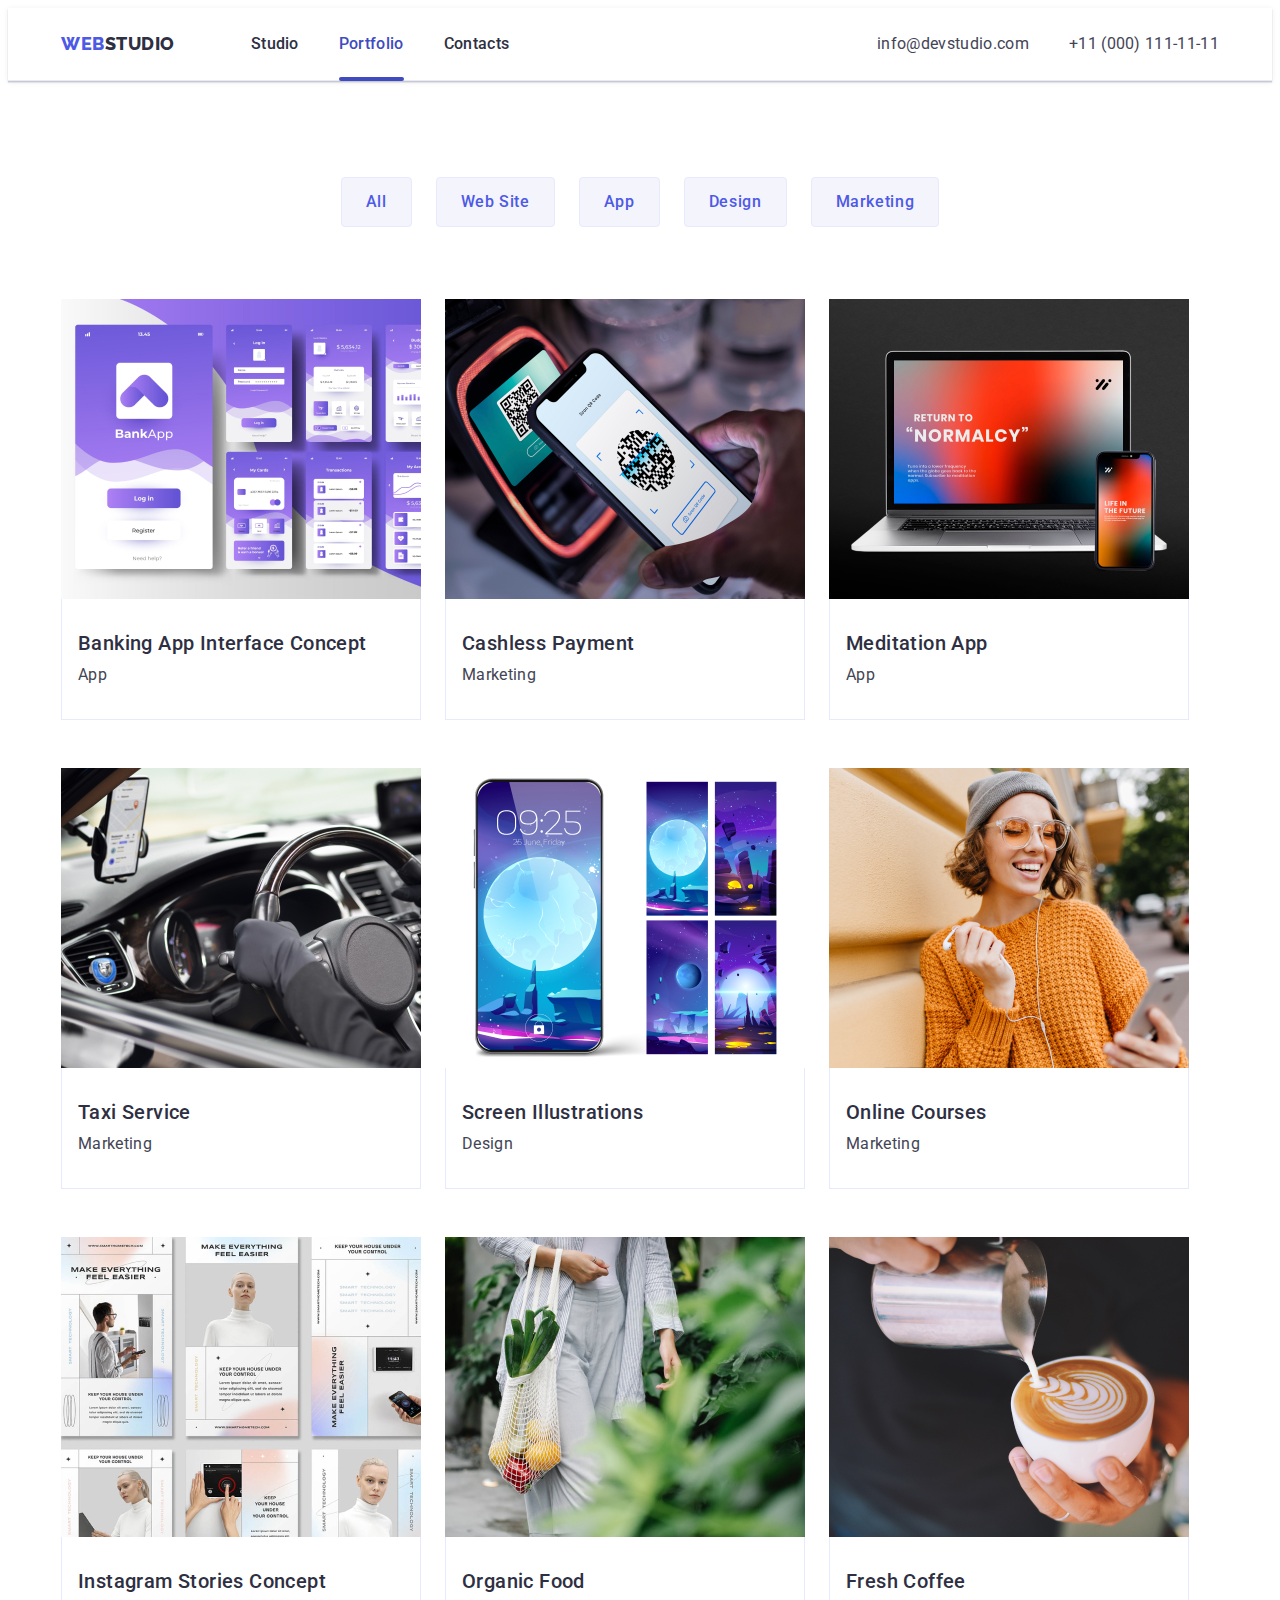
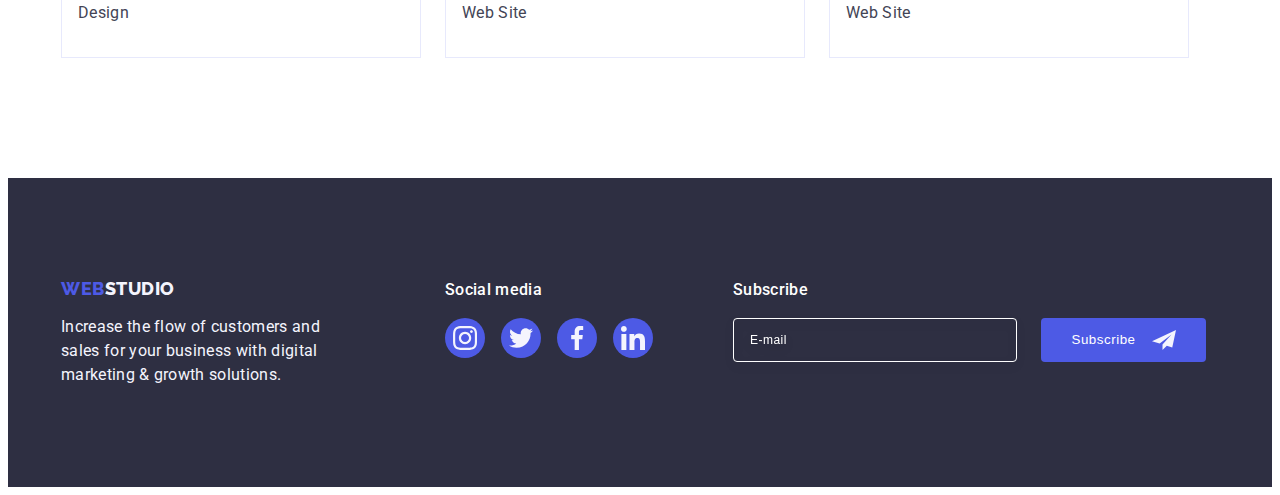
==== portfolio.html @ 290fdd41 "Initial commit" ====
<!DOCTYPE html>
<html lang="en">

<head>
  <meta charset="UTF-8" />
  <meta http-equiv="X-UA-Compatible" content="IE=edge" />
  <meta name="viewport" content="width=device-width, initial-scale=1.0" />
    <title>WebStudio</title>
  <link rel="preconnect" href="https://fonts.googleapis.com">
  <link rel="preconnect" href="https://fonts.gstatic.com" crossorigin>
  <link href="https://fonts.googleapis.com/css2?family=Raleway:wght@800&family=Roboto:wght@400;500;700;900&display=swap"
    rel="stylesheet">
   <link rel="stylesheet" href="https://cdnjs.cloudflare.com/ajax/libs/modern-normalize/2.0.0/modern-normalize.min.css"
    integrity="sha512-4xo8blKMVCiXpTaLzQSLSw3KFOVPWhm/TRtuPVc4WG6kUgjH6J03IBuG7JZPkcWMxJ5huwaBpOpnwYElP/m6wg=="
    crossorigin="anonymous" referrerpolicy="no-referrer">
    <link rel="stylesheet" href="./css/styles.css" />
</head>
<body>
   <header class="header-class">
    <div class="container header-item">
    <nav class="nav-item">
      <a class="logo link" href="./index.html">Web<span class="logo-color">Studio</span></a>
      <ul class="header-menu-list list">
        <li><a class="list-a link" href="./index.html">Studio</a></li>
        <li><a class="list-a current link" href="./portfolio.html">Portfolio</a></li>
        <li><a class="list-a link" href="">Contacts</a></li>
      </ul>
     </nav>
    <address class="address">
      <ul class="header-address-list list">
        <li>
          <a class="list-b link" href="mailto:info@devstudio.com">info@devstudio.com</a>
        </li>
        <li>
          <a class="list-b link" href="tel:+110001111111">+11 (000) 111-11-11</a>
        </li>
      </ul>
    </address>
    </div>
  </header>
  <main>
    <!--hero-->
    <section class="prof-section">
      <div class="hero-prof-item container">
<h1 class="hidden-section visually-hidden">Portfolio</h1>
<ul class="website list">
  <li class="portf-desing"><button class="desing-all" type="button">All</button></li>
  <li class="portf-desing"><button class="desing-all" type="button">Web Site</button></li>
  <li class="portf-desing"><button class="desing-all" type="button">App</button></li>
  <li class="portf-desing"><button class="desing-all" type="button">Design</button></li>
  <li class="portf-desing"><button class="desing-all" type="button">Marketing</button></li>
</ul>

<!--section 2-->
<ul class="for list">
  <li class="second-app">   
<a href class="portfolio-link link">
  <div class="swap-container">
<img src="./images/portflu-1.jpg" alt="interface" width="360" height="300">
<p class="swap-text">
14 Stylish and User-Friendly App Design Concepts · Task Manager App · Calorie Tracker App · Exotic Fruit Ecommerce App ·
Cloud Storage App
</p>
  </div>
<div class="app-conteiner">
<h2 class="card-name">Banking App Interface Concept</h2>
<p class="card-paragraf">App
</p>
 </div>
  </a>
  </li>
  <li class="second-app">
    <a href class="portfolio-link link">
      <div class="swap-container">
<img src="./images/portflu-2.jpg" alt="interface" width="360" height="300">
<p class="swap-text">
14 Stylish and User-Friendly App Design Concepts · Task Manager App · Calorie Tracker App · Exotic Fruit Ecommerce App ·
Cloud Storage App
</p>
      </div>
        <div class="app-conteiner">
<h2 class="card-name">Cashless Payment</h2>
<p class="card-paragraf">Marketing</p>
      </div>
       </a>
  </li>
  <li class="second-app">
    <a href class="portfolio-link link">
      <div class="swap-container">
<img src="./images/portflu-3.jpg" alt="interface" width="360" height="300">
<p class="swap-text">
14 Stylish and User-Friendly App Design Concepts · Task Manager App · Calorie Tracker App · Exotic Fruit Ecommerce App ·
Cloud Storage App
</p>
      </div>    
  <div class="app-conteiner">
<h2 class="card-name">Meditation App</h2>
<p class="card-paragraf">App</p>
   </div>
    </a>
  </li>
  <li class="second-app">
    <a href class="portfolio-link link">
      <div class="swap-container">
<img src="./images/portflu-4.jpg" alt="interface" width="360" height="300">
<p class="swap-text">
14 Stylish and User-Friendly App Design Concepts · Task Manager App · Calorie Tracker App · Exotic Fruit Ecommerce App ·
Cloud Storage App
</p>
      </div>
        <div  class="app-conteiner">
<h2 class="card-name">Taxi Service</h2>
<p class="card-paragraf">Marketing</p>
      </div>
       </a>
  </li>
  <li class="second-app">
    <a href class="portfolio-link link">
      <div class="swap-container">
<img src="./images/portflu-5.jpg" alt="interface" width="360" height="300">
<p class="swap-text">
14 Stylish and User-Friendly App Design Concepts · Task Manager App · Calorie Tracker App · Exotic Fruit Ecommerce App ·
Cloud Storage App
</p>
      </div>
      <div  class="app-conteiner">
<h2 class="card-name">Screen Illustrations</h2>
<p class="card-paragraf">Design</p>
      </div>
    </a>
  </li>
  <li class="second-app">
    <a href class="portfolio-link link">
      <div class="swap-container">
<img src="./images/portflu-6.jpg" alt="interface" width="360" height="300">
<p class="swap-text">
14 Stylish and User-Friendly App Design Concepts · Task Manager App · Calorie Tracker App · Exotic Fruit Ecommerce App ·
Cloud Storage App
</p>
      </div>
      <div  class="app-conteiner">
<h2 class="card-name">Online Courses</h2>
<p class="card-paragraf">Marketing</p>
      </div>
      </a>
  </li>
  <li class="second-app">
    <a href class="portfolio-link link">
      <div class="swap-container">
<img src="./images/portflu-7.jpg" alt="interface" width="360" height="300">
<p class="swap-text">
14 Stylish and User-Friendly App Design Concepts · Task Manager App · Calorie Tracker App · Exotic Fruit Ecommerce App ·
Cloud Storage App
</p>
      </div>
     <div  class="app-conteiner">
<h2 class="card-name">Instagram Stories Concept</h2>
<p class="card-paragraf">Design</p>
      </div>
    </a>
  </li>
  <li class="second-app">
    <a href class="portfolio-link link">
      <div class="swap-container">
<img src="./images/portflu-8.jpg" alt="interface" width="360" height="300">
<p class="swap-text">
14 Stylish and User-Friendly App Design Concepts · Task Manager App · Calorie Tracker App · Exotic Fruit Ecommerce App ·
Cloud Storage App
</p>
      </div>
     <div  class="app-conteiner">
<h2 class="card-name">Organic Food</h2>
<p class="card-paragraf">Web Site</p>
      </div>
    </a>
  </li>
  <li class="second-app">
    <a href class="portfolio-link link">
      <div class="swap-container">
<img src="./images/portflu-9.jpg" alt="interface" width="360" height="300">
<p class="swap-text">
14 Stylish and User-Friendly App Design Concepts · Task Manager App · Calorie Tracker App · Exotic Fruit Ecommerce App ·
Cloud Storage App
</p>
      </div>
       <div  class="app-conteiner">
<h2 class="card-name">Fresh Coffee</h2>
<p class="card-paragraf">Web Site</p>
      </div>
    </a>
  </li>
</ul>
      </div>
   </section>
  </main>
  <!--Footer-->
  <footer class="footer-page">
    <div class="footer-item container">
      <div class="footer-contanier">
        <a class="logo-footer-item link" href="./index.html">Web<span class="logo-footer">Studio</span></a>
        <p class="footer-text">
          Increase the flow of customers and sales for your business with digital
          marketing & growth solutions.
        </p>
      </div>
      <div class="footer-social-container">
        <p class="footer-social-text">Social media</p>
        <ul class="footer-social-list list">
          <li class="footer-social-item"><a href="#" class="footer-social-link link" target="_blank"
              rel="noopener noreferrer nofollow"><svg class="team-social_icon" width="24" height="24">
                <use href="./images/icons.svg#icon-instagram-2"></use>
              </svg></a></li>
          <li class="footer-social-item"><a href="#" class="footer-social-link link" target="_blank"
              rel="noopener noreferrer nofollow"><svg class="team-social_icon" width="24" height="24">
                <use href="./images/icons.svg#icon-twitter-1"></use>
              </svg></a></li>
          <li class="footer-social-item"><a href="#" class="footer-social-link link" target="_blank"
              rel="noopener noreferrer nofollow"><svg class="team-social_icon" width="24" height="24">
                <use href="./images/icons.svg#icon-facebook-1"></use>
              </svg></a></li>
          <li class="footer-social-item"><a href="#" class="footer-social-link link" target="_blank"
              rel="noopener noreferrer nofollow"><svg class="team-social_icon" width="24" height="24">
                <use href="./images/icons.svg#icon-linkedin-1"></use>
              </svg></a></li>
        </ul>
      </div>
        <div class="footer-form-container">
          <p class="form-footer-text">
            Subscribe
          </p>
          <form class="form-footer">
            <label class="footer-label">
              <input type="email" name="email-subscribe" placeholder="E-mail" class="footer-input">
            </label>
            <button type="submit" class="footer-button">
              Subscribe
              <svg class="footer-form-icon" width="24" height="24">
                <use href="./images/icons.svg#icon-plane">
                </use>
              </svg>
            </button>
          </form>
        </div>
    </div>
  </footer>
</body>
</html>
---- css/styles.css ----
:root{
  --grey: #434455;
--background-color:#2e2f42;
--blu-color: #4d5ae5;
--dark-grey:#8e8f99;
--white-color:#FFFFFF;
--light-green: #31d0aa;
--light-white:#f4f4fd;
--dark-blu:#404bbf;
--hover-background:#404bbf;
--transition: 250ms cubic-bezier(0.4,0,0.2,1);
}

.header-class{
  border-bottom: 1px solid #e7e9fc;
  background-color:var(--white-color);
  box-shadow:0px 2px 1px rgba(46, 47, 66, 0.08),
    0px 1px 1px rgba(46, 47, 66, 0.16),
    0px 1px 6px rgba(46, 47, 66, 0.08);
 }

.container{
  width: 1158px;
  margin: 0 auto;
  padding: 0 15px;
}

.visually-hidden{
  position: absolute;
  width: 1px;
  height: 1px;
  margin: -1px;
  border: 0;
  padding: 0;
  white-space: nowrap;
  clip-path: inset(100%);
  clip: rect(0 0 0 0);
  overflow: hidden;
}

img{
  display: block;
  max-width: 100%;
  height: auto;
}

ul,
ol {
  margin: 0;
  padding: 0;
}
p,
h1,
h2,
h3,
h4,
h5,
h6 {
  margin: 0;
}

.nav-item{
  display: flex;
  align-items: center;
}

/*body*/

body{font-family:"Roboto",sans-serif ;
color:var(--grey);
background-color:var(--white-color);}

/*header,logo,menu*/

.logo{
  font-family:"Raleway",sans-serif;
  font-weight: 800;
  font-size: 18px;
  font-style: normal;
  line-height: 1.17;
  letter-spacing: 0.03em;
  text-transform: uppercase;
  color: var(--blu-color);
  text-decoration: none;
  margin-right: 76px;
}

.link{text-decoration: none;}

.logo-color{color:var(--background-color);  
}

.list-a{
display: block;
font-weight: 500;
font-size: 16px;
line-height: 1.5;
letter-spacing: 0.02em;
color: var(--background-color);
padding: 24px 0;
position: relative;
transition: color var(--transition);
}
.list-a.current{
  color: #404bbf;
}

.list-a::after{
  content: '';
  position: absolute;
  left: 0;
  bottom: -1px;
  height: 4px;
  background-color: var(--dark-blu);
  border-radius: 2px;
border-color: var(--hover-background);
transition: transform var(--transition),color var(--transition);
width: 100%;
transform: scaleX(0);
transform-origin: right;
}

.list-b{
  font-family: "Roboto", sans-serif;
  font-weight: 400;
  font-style: normal;
font-size: 16px;
line-height: 1.5;
letter-spacing: 0.02em;
color: var(--grey);
padding: 24px 0;
display: block;
transition: color var(--transition)
}

.list-a:hover,
.list-a:focus
{
  color: var(--dark-blu); 
}

.list-a:hover::after,
.list-a:focus::after,
.list-a.current::after
{
  transform:scaleX(1);
  transform-origin: left;
}

.list-b:hover,
.list-b:focus{
  color: var(--dark-blu);
}

.header-menu-list{
    display: flex;
    gap: 40px;
}
.header-address-list{
display: flex;
  gap: 40px;
}

.address-list{
  display: flex;
    gap: 40px;
}

.features-list{
  display: flex;
    gap: 24px;
}

.section-img-list{
  display: flex;
    gap: 24px;
    justify-content: center;
}

.section-format-list{
  display: flex;
    gap: 24px;
    justify-content: center;
}

.header-item{
  display: flex;
  align-items: center;
}

/*address*/

.address{
margin-left: auto;
font-style: normal;
 }

/*section1*/

.section-one{
 background-image: linear-gradient(rgba(46, 47, 66, 0.7), rgba(46, 47, 66, 0.7)), url(../images/hero-img.jpg);
 max-width: 1440px;
 background-repeat: no-repeat;
 background-position: center;
 background-size: cover;
 padding: 188px 0;
 margin: 0 auto;

  }
  .section-effective{
    font-size: 56px;
    line-height: 1.07;
    letter-spacing: 0.02em;
    text-align: center;
    color:var(--white-color);
    max-width: 496px;
    margin-left: auto;
    margin-right: auto;
  }
  .section-but{
    background-color:var(--blu-color);
    font-family:"Roboto",sans-serif;
    font-style: normal;
    font-weight: 500;
    font-size: 16px;
    line-height: 1.5;
    letter-spacing:0.04em;
    color:var(--white-color);
    cursor: pointer;
    min-width: 169px;
    height: 56px;
    border: none;
    border-radius: 4px;
    display: block;
    margin-left: auto;
    margin-right: auto ;
    margin-top: 48px;
    box-shadow: 0px 4px 4px rgba(0, 0, 0, 0.15,);
    transition: background-color var(--transition);
  }

  .section-but:hover,.section-but:focus{
    background-color:#404BBF ;
  }

   /*section-2*/
   .values-icon-container{
    display: flex;
    align-items: center;
    justify-content: center;
    height: 112px;
    background-color:var(--light-white);
    border-radius: 4px;
    margin-bottom: 8px;
   }
  
  .features-item{
    width: calc((100% - 72px) / 4);
  }
  .section-two{
    padding-top: 120px;
    padding-bottom: 120px;
  }
  .features-head{
    font-weight: 500;
      font-size: 20px;
      line-height: 1.2;
      letter-spacing: 0.02em;
      color:var(--background-color);
      margin-bottom: 8px;
  }
.features-text{
  line-height: 1.5;
  letter-spacing: 0.02em;
   font-size: 16px;
 }

/*section-3*/

.section-work{
  padding-bottom: 120px;
}
.section-work-picture{
  width: calc((100% - 48px) / 3);
}

.section-img{
  margin-bottom: 72px;
  font-size: 36px;
  letter-spacing: 0.02em;
  line-height: 1.11;
  text-align: center;
  text-transform: capitalize;
  color:var(--background-color);
  background-color:var(--white-color);
}

/*section-4*/

.position-text{
  line-height: 1.5;
  letter-spacing: 0.02em;
  font-size: 16px;
  margin-bottom: 8px;
  text-align: center;
}

.social-list-link{
  width: 100%;
  height: 100%;
  border-radius: 50%;
  display: flex;
  align-items: center;
  justify-content: center;
  background-color: var(--blu-color);
  transition: background-color var(--transition);

}
.social-list-link:hover{
  background-color: #404bbf;
}
.social-list-link:focus{
  background-color: #404bbf;
}

.company-list{
  width: 40px;
  height: 40px;  
}
.team-company{
  display: flex;
  justify-content: center;
  gap: 24px;
}

.list{
 list-style: none;
}

.section-format-img{
  background-color:var(--light-white);
  padding: 120px 0;
}
.section-format-work {
  margin-bottom: 72px;
  font-size: 36px;
    line-height: 1.11;
    letter-spacing: 0.02em;
    text-transform: capitalize;
    color: var(--title-color);
    text-align: center;
}
.section-picter{
  background-color:var(--white-color);
  width: calc((100% - 72px) / 4);
    border-radius: 0px 0px 4px 4px;
    box-shadow: 0px 1px 6px rgba(46, 47, 66, 0.08),
        0px 1px 1px rgba(46, 47, 66, 0.16),
        0px 2px 1px rgba(46, 47, 66, 0.08);
  }

.name-position{
  text-align: center;
  padding: 32px 16px;
  
}
svg.team-social_icon{
fill: var(--light-white);
}

 /*--portfolio--*/
 .swap-container{
position: relative;
overflow: hidden;
 }

 .swap-text{
  position: absolute;
  top: 0;
  font-size: 16px;
  line-height: 1.5;
  letter-spacing: 0.02em;
  padding: 40px 32px;
  height: 100%;
  width: 100%;
  transform: translateY(100%);
  transition:transform var(--transition);
  color: var(--light-white);
  background-color:var(--blu-color);
 }
 
.portfolio-link{
  display: block;
  transition: box-shadow var(--transition);
}
.portfolio-link:hover,.portfolio-link:focus{
  box-shadow: 0px 1px 6px rgba(46, 47, 66, 0.08),
      0px 1px 1px rgba(46, 47, 66, 0.16),
      0px 2px 1px rgba(46, 47, 66, 0.08);    
}
.portfolio-link:hover .swap-text,
.portfolio-link:focus .swap-text{
  transform:translateY(0) ;
}

.prof-section{
  padding-top: 96px;
  padding-bottom: 120px;
  padding: 96px 0 120px 0
}

.website{
  display: flex;
  justify-content: center;
  gap: 24px;
  margin-bottom: 72px
}

.desing-all {
  font-family: "Roboto", sans-serif;
  font-weight: 500;
  font-size: 16px;
  line-height: 1.5;
  letter-spacing: 0.04em;
  color: var(--blu-color);
  background-color: var(--light-white);
  cursor: pointer;
  padding: 12px 24px;
    border: 1px solid #e7e9fc;
    border-radius: 4px;
    transition: color var(--transition),background-color var(--transition),border-color var(--transition),box-shadow var(--transition);
}

.desing-all:hover {
  color: #FFFFFF;
  background-color: #404BBF;
}

.desing-all:focus {
  color: #FFFFFF;
  background-color: #404BBF;
}

.desing-all:hover{
  border: 1px solid transparent;
  box-shadow:0px 3px 1px rgba(0, 0, 0, 0.1),
    0px 2px 1px rgba(0, 0, 0, 0.08),
    0px 2px 2px rgba(0, 0, 0, 0.12);
}
.desing-all:focus{
  border: 1px solid transparent;
  box-shadow:0px 3px 1px rgba(0, 0, 0, 0.1),
    0px 2px 1px rgba(0, 0, 0, 0.08),
    0px 2px 2px rgba(0, 0, 0, 0.12);
}

.for{
  display: flex;
  flex-wrap: wrap;
  column-gap: 24px;
  row-gap: 48px;
}
.app-conteiner{
  padding: 32px 16px;
  border: 1px solid #e7e9fc;
  border-top: none;
 }
   /*section5*/
    
   .costumers{
      padding-top: 120px;
      padding-bottom: 120px;
    }

   .costumers-name{
    text-align: center;
    font-style: normal;
    font-weight: 700;
    font-size: 36px;
    line-height: 1.11;
    margin-bottom: 72px;
    color: var(--background-color);
    text-transform: capitalize;
   }

   .costumers-list{
    display: flex;
    gap: 24px;
   }
   .costumers-item{
    width: calc((100% - 120px) / 6);
    height: 88px;
   }
   .costumers-link{
    width: 100%;
    height: 100%;
    border: 1px solid #8e8f99;
    border-radius: 4px;
    display: flex;
    align-items: center;
    justify-content: center;
    color: var(--dark-grey);
    transition: color var(--transition),border-color var(--transition);
   }

   .costumers-link:hover{
    border-color: var(--dark-blu);
  color: var(--dark-blu);
   }

   .costumers-link:focus{
border-color: var(--dark-blu);
color: var(--dark-blu);
   }

   svg.team-costumers_icon{
    fill:currentColor; 
   }

/*Footer*/
.footer-form-container{
  margin-left: 80px;
}

.logo-footer-item{
  font-family: "Raleway", sans-serif;
    font-weight: 800;
    font-size: 18px;
    font-style: normal;
    line-height: 1.17;
    letter-spacing: 0.03em;
    text-transform: uppercase;
    color: var(--blu-color);
    display: inline-block;
    margin-bottom: 16px;
}

.logo-footer{
  color:var(--light-white);
}

.footer-text{
  color:var(--light-white);
  font-size: 16px;
  line-height: 1.5;
  letter-spacing: 0.02em;
  max-width: 264px;
}


.card-name{
  font-weight: 500;
  font-size: 20px;
  line-height: 1.2;
  letter-spacing: 0.02em;
  color:var(--background-color);
  margin-bottom: 8px;
}

.card-paragraf{
  line-height: 1.5;
  letter-spacing: 0.02em;
  color:var(--grey);
   
}
.footer-page{
  background-color:var(--background-color);
  padding: 100px 0;
}

.footer-item {
  display: flex;
  align-items: baseline;
}

.footer-contanier {
  width: 264px;
  margin-right: 120px;
}

.footer-social-container {
 width: 208px;
}

 .footer-social-text{
  font-weight: 500;
  line-height: 1.5;
  letter-spacing: 0.02em;
  color: var(--white-color);
  margin-bottom: 16px;
}
.footer-social-list{
  display: flex;
  gap: 16px;
}
.footer-social-item{
  width: 40px;
  height: 40px;
}
.footer-social-link{
  width: 100%;
  height: 100%;
  background-color: var(--blu-color);
  border-radius:50%;
  display: flex;
  align-items: center;
  justify-content: center;
  transition: background-color var(--transition);
}
.footer-social-link:hover,.footer-social-link:focus{
  background-color: #31d0aa;
}
/*--Modal--*/

.backdrop.is-hidden{
  opacity: 0;
  visibility: hidden;
  pointer-events: none;
}

.backdrop{
  position: fixed;
  top: 0;
  left: 0;
  height: 100%;
  width:100%;
  z-index: 100;
 background-color: rgba(46,
  47,
  66,
  0.4);
  transition: opacity var(--transition),visibility var(--transition);
}

.modal{
  position: absolute;
  top: 50%;
  left: 50%;
  transform: translate(-50%, -50%) scale(1);
  width: 408px;
  min-height: 584px;
  padding: 72px 24px 24px 24px;
  background: #fcfcfc;
  box-shadow: 0px 1px 1px rgba(0, 0, 0, 0.14),
    0px 1px 3px rgba(0, 0, 0, 0.12),
    0px 2px 1px rgba(0, 0, 0, 0.2);
    border-radius: 4px;
    transition: transform var(--transition);
    
}

.modal-close-button{
  position: absolute;
  top: 24px;
  right: 24px;
  height: 24px;
  width: 24px;
  border-radius: 50%;
  display: flex;
  align-items: center;
  justify-content: center;
  background-color: #e7e9fc;
  border: 1px solid rgba(0, 0, 0, 0.1);
  padding: 0;
  cursor: pointer;
  transition: background-color var(--transition),border var(--transition);
}
.modal-close-button:hover,
.modal-close-button:focus
{
  background-color:var(--hover-background);
  border: none;
}
.modal-close-icon{
  transition: fill var(--transition);
}
.modal-close-button:hover .modal-close-icon,
.modal-close-button:focus .modal-close-icon{
  fill: var(--white-color);
}

.modal-title{
font-weight: 500;
line-height: 1.5;
text-align: center;
letter-spacing: 0.02em;
color:var(--background-color);
margin-bottom: 16px;
}

.modal-field{
  margin-bottom: 8px;
}

.form-label{
font-size: 12px;
line-height: 1.17;
letter-spacing: 0.04em;
display: block;
margin-bottom: 4px;
color: var(--dark-grey);
}
.input-container{
  position: relative;
}

.footer-form-icon{
  margin-left: 16px;
  fill: var(--light-white);
}

.form-input{
  width: 100%;
  height: 40px;
  border: 1px solid rgba(46, 47, 66, 0.4);
  border-radius: 4px;
  padding-left: 38px;
  background-color: transparent;
  outline: transparent;
  transition:border-color var(--transition);
}
.form-input:focus{
  border-color: var(--blu-color);
}

.form-input:focus+ .form-icon {
  fill: var(--blu-color);
}

.form-icon{
  position: absolute;
  left: 16px;
  top: 50%;
  transform: translateY(-50%);
  transition: fill var(--transition);
  fill: var(--background-color);
}

.comment-field{
  margin-bottom: 16px;
}

.form-textarea{
  width: 100%;
  height: 120px;
  font-size: 12px;
  line-height: 1.17;
  letter-spacing: 0.04em;
  color: rgba(46, 47, 66, 0.4);
  border: 1px solid rgba(46, 47, 66, 0.4);
  border-radius: 4px;
  background-color: transparent;
  padding: 8px 16px;
  outline: transparent;
  resize: none;
  transition: border-color var(--transition);
  display: block;
}
.form-textarea:focus{
  border-color: var(--blu-color);
}
.user-privacy{
  font-size: 12px;
  line-height: 1.17;
  letter-spacing: 0.04em;
  color: var(--dark-grey);
}
.form-label{
  font-size: 12px;
  line-height: 1.17;
  letter-spacing: 0.04em;
  color: var(--dark-grey);
}
.privacy-span{
  width: 16px;
  height: 16px;
  border: 1px solid rgba(46, 47, 66, 0.4);
  border-radius: 2px;
  transition: background-color var(--transition),border var(--transition),fill var(--transition);
  display: inline-flex;
  align-items: center;
  justify-content: center;
  fill: transparent;
  margin-right: 8px;
}

.checkbox-field{
  margin-bottom: 24px;
}

.privacy-text{
  font-size: 12px;
  line-height: 1.17;
  letter-spacing: 0.04em;
  color: var(--dark-grey);
}

svg.privacy-icon{
  width: 10px;
  height: 8px;
}

.form-button{
  font-weight: 500;
  line-height: 1.5;
  letter-spacing: 0.04em;
  color: var(--white-color);
  cursor: pointer;
  background-color: var(--blu-color);
  border: none;
  border-radius: 4px;
  height: 56px;
  min-width: 169px;
  display: block;
  transition:background-color var(--transition); 
  margin-left: auto;
  margin-right: auto;
  margin-top: 24px;
}

.form-button:hover,
.form-button:focus{
  background-color: var(--hover-background);
}

.privacy-input:checked+.privacy-text span{
  border: none;
  fill:var(--light-white);
  background-color: var(--hover-background);

}
.privacy-link{
  color: var(--blu-color);
}

/*--Footer-Form--*/

.form-footer-text{
  margin-bottom: 16px;
  font-weight: 500;
  line-height: 1.5;
  letter-spacing: 0.02em;
  color: var(--white-color);
}

.form-footer{
  display: flex;
  gap: 24px;
}

.footer-input{
  width: 264px;
  height: 40px;
  border: 1px solid var(--white-color);
  background-color: transparent;
  font-size: 12px;
  line-height: 1.5;
  letter-spacing: 0.04em;
  padding-left: 16px;
  filter: drop-shadow(0px 4px 4px rgba(0, 0, 0, 0.15));
  border-radius: 4px;
  color: var(--white-color);
}

.footer-input::placeholder{
  color: var(--white-color);
}
.footer-button:focus,
.footer-button:hover {
  background-color: var(--hover-background);
}

.footer-button{
  min-width: 165px;
  display: flex;
  justify-content: center;
  align-items: center;
  font-weight: 500;
  line-height: 1.5;
  letter-spacing: 0.04em;
  color: var(--white-color);
  cursor: pointer;
  background-color: var(--blu-color);
  border: none;
  border-radius: 4px; 
}
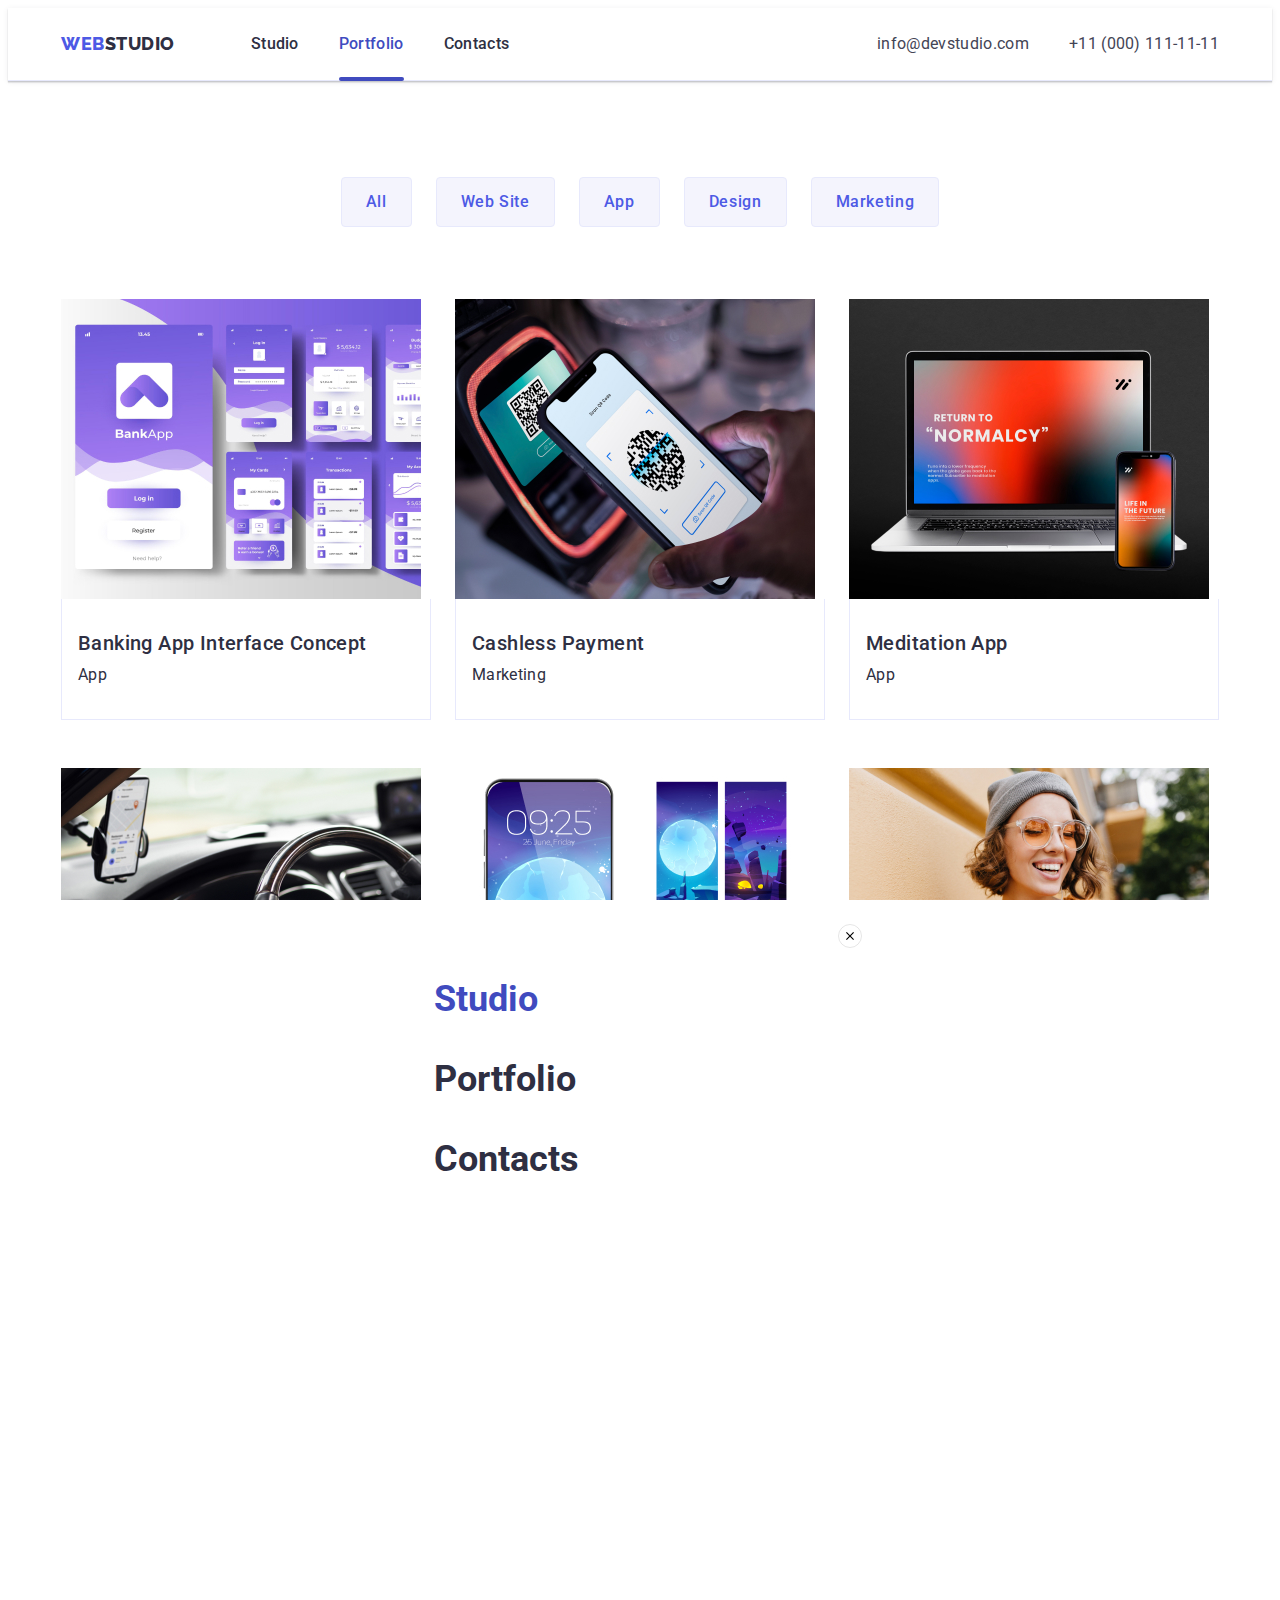
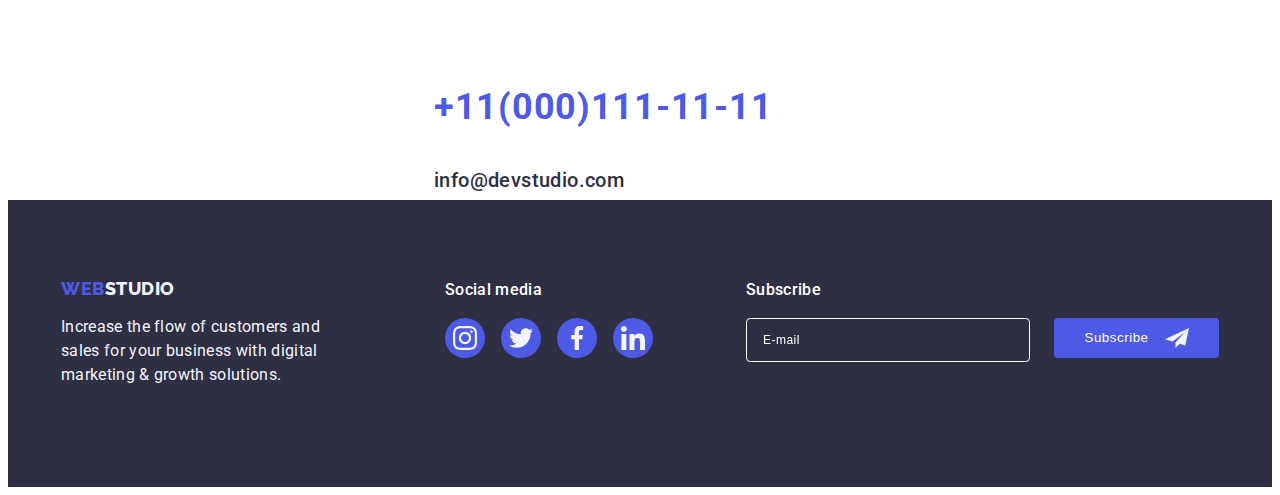
==== commit c3657a32: "markup add" ====
--- a/portfolio.html
+++ b/portfolio.html
@@ -1,249 +1,458 @@
 <!DOCTYPE html>
 <html lang="en">
+  <head>
+    <meta charset="UTF-8" />
+    <meta http-equiv="X-UA-Compatible" content="IE=edge" />
+    <meta name="viewport" content="width=device-width, initial-scale=1.0" />
+    <title>WebStudio</title>
+    <link rel="preconnect" href="https://fonts.googleapis.com" />
+    <link rel="preconnect" href="https://fonts.gstatic.com" crossorigin />
+    <link
+      href="https://fonts.googleapis.com/css2?family=Raleway:wght@800&family=Roboto:wght@400;500;700;900&display=swap"
+      rel="stylesheet"
+    />
+    <link
+      rel="stylesheet"
+      href="https://cdnjs.cloudflare.com/ajax/libs/modern-normalize/2.0.0/modern-normalize.min.css"
+      integrity="sha512-4xo8blKMVCiXpTaLzQSLSw3KFOVPWhm/TRtuPVc4WG6kUgjH6J03IBuG7JZPkcWMxJ5huwaBpOpnwYElP/m6wg=="
+      crossorigin="anonymous"
+      referrerpolicy="no-referrer"
+    />
+    <link rel="stylesheet" href="./css/styles.css" />
+  </head>
+  <body>
+    <header class="header-class">
+      <div class="container header-item">
+        <nav class="nav-item">
+          <a class="logo link" href="./index.html"
+            >Web<span class="logo-color">Studio</span></a
+          >
+          <ul class="header-menu-list list">
+            <li><a class="list-a link" href="./index.html">Studio</a></li>
+            <li>
+              <a class="list-a current link" href="./portfolio.html"
+                >Portfolio</a
+              >
+            </li>
+            <li><a class="list-a link" href="">Contacts</a></li>
+          </ul>
+        </nav>
+        <address class="address">
+          <ul class="header-address-list list">
+            <li>
+              <a class="list-b link" href="mailto:info@devstudio.com"
+                >info@devstudio.com</a
+              >
+            </li>
+            <li>
+              <a class="list-b link" href="tel:+110001111111"
+                >+11 (000) 111-11-11</a
+              >
+            </li>
+          </ul>
+        </address>
 
-<head>
-  <meta charset="UTF-8" />
-  <meta http-equiv="X-UA-Compatible" content="IE=edge" />
-  <meta name="viewport" content="width=device-width, initial-scale=1.0" />
-    <title>WebStudio</title>
-  <link rel="preconnect" href="https://fonts.googleapis.com">
-  <link rel="preconnect" href="https://fonts.gstatic.com" crossorigin>
-  <link href="https://fonts.googleapis.com/css2?family=Raleway:wght@800&family=Roboto:wght@400;500;700;900&display=swap"
-    rel="stylesheet">
-   <link rel="stylesheet" href="https://cdnjs.cloudflare.com/ajax/libs/modern-normalize/2.0.0/modern-normalize.min.css"
-    integrity="sha512-4xo8blKMVCiXpTaLzQSLSw3KFOVPWhm/TRtuPVc4WG6kUgjH6J03IBuG7JZPkcWMxJ5huwaBpOpnwYElP/m6wg=="
-    crossorigin="anonymous" referrerpolicy="no-referrer">
-    <link rel="stylesheet" href="./css/styles.css" />
-</head>
-<body>
-   <header class="header-class">
-    <div class="container header-item">
-    <nav class="nav-item">
-      <a class="logo link" href="./index.html">Web<span class="logo-color">Studio</span></a>
-      <ul class="header-menu-list list">
-        <li><a class="list-a link" href="./index.html">Studio</a></li>
-        <li><a class="list-a current link" href="./portfolio.html">Portfolio</a></li>
-        <li><a class="list-a link" href="">Contacts</a></li>
-      </ul>
-     </nav>
-    <address class="address">
-      <ul class="header-address-list list">
-        <li>
-          <a class="list-b link" href="mailto:info@devstudio.com">info@devstudio.com</a>
-        </li>
-        <li>
-          <a class="list-b link" href="tel:+110001111111">+11 (000) 111-11-11</a>
-        </li>
-      </ul>
-    </address>
-    </div>
-  </header>
-  <main>
-    <!--hero-->
-    <section class="prof-section">
-      <div class="hero-prof-item container">
-<h1 class="hidden-section visually-hidden">Portfolio</h1>
-<ul class="website list">
-  <li class="portf-desing"><button class="desing-all" type="button">All</button></li>
-  <li class="portf-desing"><button class="desing-all" type="button">Web Site</button></li>
-  <li class="portf-desing"><button class="desing-all" type="button">App</button></li>
-  <li class="portf-desing"><button class="desing-all" type="button">Design</button></li>
-  <li class="portf-desing"><button class="desing-all" type="button">Marketing</button></li>
-</ul>
+        <!----mobile---->
+        <button
+          type="button"
+          class="menu-open-btn js-open-menu"
+          aria-expanded="false"
+        >
+          <svg class="btn-hamburger" width="32" height="22">
+            <use href="./images/icons.svg#icon-mobile-menu"></use>
+          </svg>
+        </button>
+        <div class="mob-menu js-menu-container">
+          <div class="mob-menu-wraper">
+            <button type="button" class="close-button js-close-menu">
+              <svg class="modal-close-icon" width="8" height="8">
+                <use href="./images/icons.svg#icon-close"></use>
+              </svg>
+            </button>
+            <nav>
+              <ul class="list">
+                <li class="mob-menu-item">
+                  <a href="./index.html" class="mob-menu-link current link"
+                    >Studio</a
+                  >
+                </li>
+                <li class="mob-menu-item">
+                  <a href="./portfolio.html" class="mob-menu-link link"
+                    >Portfolio</a
+                  >
+                </li>
+                <li class="mob-menu-item">
+                  <a href class="mob-menu-link link">Contacts</a>
+                </li>
+              </ul>
+            </nav>
 
-<!--section 2-->
-<ul class="for list">
-  <li class="second-app">   
-<a href class="portfolio-link link">
-  <div class="swap-container">
-<img src="./images/portflu-1.jpg" alt="interface" width="360" height="300">
-<p class="swap-text">
-14 Stylish and User-Friendly App Design Concepts · Task Manager App · Calorie Tracker App · Exotic Fruit Ecommerce App ·
-Cloud Storage App
-</p>
-  </div>
-<div class="app-conteiner">
-<h2 class="card-name">Banking App Interface Concept</h2>
-<p class="card-paragraf">App
-</p>
- </div>
-  </a>
-  </li>
-  <li class="second-app">
-    <a href class="portfolio-link link">
-      <div class="swap-container">
-<img src="./images/portflu-2.jpg" alt="interface" width="360" height="300">
-<p class="swap-text">
-14 Stylish and User-Friendly App Design Concepts · Task Manager App · Calorie Tracker App · Exotic Fruit Ecommerce App ·
-Cloud Storage App
-</p>
+            <address class="mob-menu-address">
+              <ul class="mob-menu-address-list list">
+                <li>
+                  <a href="tel:+110001111111" class="mob-menu-tel-link link"
+                    >+11(000)111-11-11</a
+                  >
+                </li>
+                <li>
+                  <a
+                    href="mailto:info@devstudio.com"
+                    class="mob-menu-address-link link"
+                    >info@devstudio.com</a
+                  >
+                </li>
+              </ul>
+            </address>
+            <ul class="mob-social-container list">
+              <li class="social-list_item">
+                <a
+                  href="#"
+                  class="social-list_item-link"
+                  target="_blank"
+                  rel="noopener noreferrer nofollow"
+                >
+                  <svg class="team-social_icon" width="24" height="24">
+                    <use href="./images/icons.svg#icon-instagram-2"></use>
+                  </svg>
+                </a>
+              </li>
+              <li class="social-list_item">
+                <a
+                  href="#"
+                  class="social-list_item-link"
+                  target="_blank"
+                  rel="noopener noreferrer nofollow"
+                >
+                  <svg class="team-social_icon" width="24" height="24">
+                    <use href="./images/icons.svg#icon-twitter-1"></use>
+                  </svg>
+                </a>
+              </li>
+              <li class="social-list_item">
+                <a
+                  href="#"
+                  class="social-list_item-link"
+                  target="_blank"
+                  rel="noopener noreferrer nofollow"
+                >
+                  <svg class="team-social_icon" width="24" height="24">
+                    <use href="./images/icons.svg#icon-facebook-1"></use>
+                  </svg>
+                </a>
+              </li>
+              <li class="social-list_item">
+                <a
+                  href="#"
+                  class="social-list_item-link"
+                  target="_blank"
+                  rel="noopener noreferrer nofollow"
+                >
+                  <svg class="team-social_icon" width="24" height="24">
+                    <use href="./images/icons.svg#icon-linkedin-1"></use>
+                  </svg>
+                </a>
+              </li>
+            </ul>
+          </div>
+        </div>
       </div>
-        <div class="app-conteiner">
-<h2 class="card-name">Cashless Payment</h2>
-<p class="card-paragraf">Marketing</p>
-      </div>
-       </a>
-  </li>
-  <li class="second-app">
-    <a href class="portfolio-link link">
-      <div class="swap-container">
-<img src="./images/portflu-3.jpg" alt="interface" width="360" height="300">
-<p class="swap-text">
-14 Stylish and User-Friendly App Design Concepts · Task Manager App · Calorie Tracker App · Exotic Fruit Ecommerce App ·
-Cloud Storage App
-</p>
-      </div>    
-  <div class="app-conteiner">
-<h2 class="card-name">Meditation App</h2>
-<p class="card-paragraf">App</p>
-   </div>
-    </a>
-  </li>
-  <li class="second-app">
-    <a href class="portfolio-link link">
-      <div class="swap-container">
-<img src="./images/portflu-4.jpg" alt="interface" width="360" height="300">
-<p class="swap-text">
-14 Stylish and User-Friendly App Design Concepts · Task Manager App · Calorie Tracker App · Exotic Fruit Ecommerce App ·
-Cloud Storage App
-</p>
-      </div>
-        <div  class="app-conteiner">
-<h2 class="card-name">Taxi Service</h2>
-<p class="card-paragraf">Marketing</p>
-      </div>
-       </a>
-  </li>
-  <li class="second-app">
-    <a href class="portfolio-link link">
-      <div class="swap-container">
-<img src="./images/portflu-5.jpg" alt="interface" width="360" height="300">
-<p class="swap-text">
-14 Stylish and User-Friendly App Design Concepts · Task Manager App · Calorie Tracker App · Exotic Fruit Ecommerce App ·
-Cloud Storage App
-</p>
-      </div>
-      <div  class="app-conteiner">
-<h2 class="card-name">Screen Illustrations</h2>
-<p class="card-paragraf">Design</p>
-      </div>
-    </a>
-  </li>
-  <li class="second-app">
-    <a href class="portfolio-link link">
-      <div class="swap-container">
-<img src="./images/portflu-6.jpg" alt="interface" width="360" height="300">
-<p class="swap-text">
-14 Stylish and User-Friendly App Design Concepts · Task Manager App · Calorie Tracker App · Exotic Fruit Ecommerce App ·
-Cloud Storage App
-</p>
-      </div>
-      <div  class="app-conteiner">
-<h2 class="card-name">Online Courses</h2>
-<p class="card-paragraf">Marketing</p>
-      </div>
-      </a>
-  </li>
-  <li class="second-app">
-    <a href class="portfolio-link link">
-      <div class="swap-container">
-<img src="./images/portflu-7.jpg" alt="interface" width="360" height="300">
-<p class="swap-text">
-14 Stylish and User-Friendly App Design Concepts · Task Manager App · Calorie Tracker App · Exotic Fruit Ecommerce App ·
-Cloud Storage App
-</p>
-      </div>
-     <div  class="app-conteiner">
-<h2 class="card-name">Instagram Stories Concept</h2>
-<p class="card-paragraf">Design</p>
-      </div>
-    </a>
-  </li>
-  <li class="second-app">
-    <a href class="portfolio-link link">
-      <div class="swap-container">
-<img src="./images/portflu-8.jpg" alt="interface" width="360" height="300">
-<p class="swap-text">
-14 Stylish and User-Friendly App Design Concepts · Task Manager App · Calorie Tracker App · Exotic Fruit Ecommerce App ·
-Cloud Storage App
-</p>
-      </div>
-     <div  class="app-conteiner">
-<h2 class="card-name">Organic Food</h2>
-<p class="card-paragraf">Web Site</p>
-      </div>
-    </a>
-  </li>
-  <li class="second-app">
-    <a href class="portfolio-link link">
-      <div class="swap-container">
-<img src="./images/portflu-9.jpg" alt="interface" width="360" height="300">
-<p class="swap-text">
-14 Stylish and User-Friendly App Design Concepts · Task Manager App · Calorie Tracker App · Exotic Fruit Ecommerce App ·
-Cloud Storage App
-</p>
-      </div>
-       <div  class="app-conteiner">
-<h2 class="card-name">Fresh Coffee</h2>
-<p class="card-paragraf">Web Site</p>
-      </div>
-    </a>
-  </li>
-</ul>
-      </div>
-   </section>
-  </main>
-  <!--Footer-->
-  <footer class="footer-page">
-    <div class="footer-item container">
-      <div class="footer-contanier">
-        <a class="logo-footer-item link" href="./index.html">Web<span class="logo-footer">Studio</span></a>
-        <p class="footer-text">
-          Increase the flow of customers and sales for your business with digital
-          marketing & growth solutions.
-        </p>
-      </div>
-      <div class="footer-social-container">
-        <p class="footer-social-text">Social media</p>
-        <ul class="footer-social-list list">
-          <li class="footer-social-item"><a href="#" class="footer-social-link link" target="_blank"
-              rel="noopener noreferrer nofollow"><svg class="team-social_icon" width="24" height="24">
-                <use href="./images/icons.svg#icon-instagram-2"></use>
-              </svg></a></li>
-          <li class="footer-social-item"><a href="#" class="footer-social-link link" target="_blank"
-              rel="noopener noreferrer nofollow"><svg class="team-social_icon" width="24" height="24">
-                <use href="./images/icons.svg#icon-twitter-1"></use>
-              </svg></a></li>
-          <li class="footer-social-item"><a href="#" class="footer-social-link link" target="_blank"
-              rel="noopener noreferrer nofollow"><svg class="team-social_icon" width="24" height="24">
-                <use href="./images/icons.svg#icon-facebook-1"></use>
-              </svg></a></li>
-          <li class="footer-social-item"><a href="#" class="footer-social-link link" target="_blank"
-              rel="noopener noreferrer nofollow"><svg class="team-social_icon" width="24" height="24">
-                <use href="./images/icons.svg#icon-linkedin-1"></use>
-              </svg></a></li>
-        </ul>
-      </div>
+    </header>
+    <main>
+      <!--hero-->
+      <section class="prof-section">
+        <div class="hero-prof-item container">
+          <h1 class="hidden-section visually-hidden">Portfolio</h1>
+          <ul class="website list">
+            <li class="portf-desing">
+              <button class="desing-all" type="button">All</button>
+            </li>
+            <li class="portf-desing">
+              <button class="desing-all" type="button">Web Site</button>
+            </li>
+            <li class="portf-desing">
+              <button class="desing-all" type="button">App</button>
+            </li>
+            <li class="portf-desing">
+              <button class="desing-all" type="button">Design</button>
+            </li>
+            <li class="portf-desing">
+              <button class="desing-all" type="button">Marketing</button>
+            </li>
+          </ul>
+
+          <!--section 2-->
+          <ul class="for list">
+            <li class="second-app">
+              <a href class="portfolio-link link">
+                <div class="swap-container">
+                  <img
+                    src="./images/portflu-1.jpg"
+                    alt="interface"
+                    width="360"
+                    height="300"
+                  />
+                  <p class="swap-text">
+                    14 Stylish and User-Friendly App Design Concepts · Task
+                    Manager App · Calorie Tracker App · Exotic Fruit Ecommerce
+                    App · Cloud Storage App
+                  </p>
+                </div>
+                <div class="app-conteiner">
+                  <h2 class="card-name">Banking App Interface Concept</h2>
+                  <p class="card-paragraf">App</p>
+                </div>
+              </a>
+            </li>
+            <li class="second-app">
+              <a href class="portfolio-link link">
+                <div class="swap-container">
+                  <img
+                    src="./images/portflu-2.jpg"
+                    alt="interface"
+                    width="360"
+                    height="300"
+                  />
+                  <p class="swap-text">
+                    14 Stylish and User-Friendly App Design Concepts · Task
+                    Manager App · Calorie Tracker App · Exotic Fruit Ecommerce
+                    App · Cloud Storage App
+                  </p>
+                </div>
+                <div class="app-conteiner">
+                  <h2 class="card-name">Cashless Payment</h2>
+                  <p class="card-paragraf">Marketing</p>
+                </div>
+              </a>
+            </li>
+            <li class="second-app">
+              <a href class="portfolio-link link">
+                <div class="swap-container">
+                  <img
+                    src="./images/portflu-3.jpg"
+                    alt="interface"
+                    width="360"
+                    height="300"
+                  />
+                  <p class="swap-text">
+                    14 Stylish and User-Friendly App Design Concepts · Task
+                    Manager App · Calorie Tracker App · Exotic Fruit Ecommerce
+                    App · Cloud Storage App
+                  </p>
+                </div>
+                <div class="app-conteiner">
+                  <h2 class="card-name">Meditation App</h2>
+                  <p class="card-paragraf">App</p>
+                </div>
+              </a>
+            </li>
+            <li class="second-app">
+              <a href class="portfolio-link link">
+                <div class="swap-container">
+                  <img
+                    src="./images/portflu-4.jpg"
+                    alt="interface"
+                    width="360"
+                    height="300"
+                  />
+                  <p class="swap-text">
+                    14 Stylish and User-Friendly App Design Concepts · Task
+                    Manager App · Calorie Tracker App · Exotic Fruit Ecommerce
+                    App · Cloud Storage App
+                  </p>
+                </div>
+                <div class="app-conteiner">
+                  <h2 class="card-name">Taxi Service</h2>
+                  <p class="card-paragraf">Marketing</p>
+                </div>
+              </a>
+            </li>
+            <li class="second-app">
+              <a href class="portfolio-link link">
+                <div class="swap-container">
+                  <img
+                    src="./images/portflu-5.jpg"
+                    alt="interface"
+                    width="360"
+                    height="300"
+                  />
+                  <p class="swap-text">
+                    14 Stylish and User-Friendly App Design Concepts · Task
+                    Manager App · Calorie Tracker App · Exotic Fruit Ecommerce
+                    App · Cloud Storage App
+                  </p>
+                </div>
+                <div class="app-conteiner">
+                  <h2 class="card-name">Screen Illustrations</h2>
+                  <p class="card-paragraf">Design</p>
+                </div>
+              </a>
+            </li>
+            <li class="second-app">
+              <a href class="portfolio-link link">
+                <div class="swap-container">
+                  <img
+                    src="./images/portflu-6.jpg"
+                    alt="interface"
+                    width="360"
+                    height="300"
+                  />
+                  <p class="swap-text">
+                    14 Stylish and User-Friendly App Design Concepts · Task
+                    Manager App · Calorie Tracker App · Exotic Fruit Ecommerce
+                    App · Cloud Storage App
+                  </p>
+                </div>
+                <div class="app-conteiner">
+                  <h2 class="card-name">Online Courses</h2>
+                  <p class="card-paragraf">Marketing</p>
+                </div>
+              </a>
+            </li>
+            <li class="second-app">
+              <a href class="portfolio-link link">
+                <div class="swap-container">
+                  <img
+                    src="./images/portflu-7.jpg"
+                    alt="interface"
+                    width="360"
+                    height="300"
+                  />
+                  <p class="swap-text">
+                    14 Stylish and User-Friendly App Design Concepts · Task
+                    Manager App · Calorie Tracker App · Exotic Fruit Ecommerce
+                    App · Cloud Storage App
+                  </p>
+                </div>
+                <div class="app-conteiner">
+                  <h2 class="card-name">Instagram Stories Concept</h2>
+                  <p class="card-paragraf">Design</p>
+                </div>
+              </a>
+            </li>
+            <li class="second-app">
+              <a href class="portfolio-link link">
+                <div class="swap-container">
+                  <img
+                    src="./images/portflu-8.jpg"
+                    alt="interface"
+                    width="360"
+                    height="300"
+                  />
+                  <p class="swap-text">
+                    14 Stylish and User-Friendly App Design Concepts · Task
+                    Manager App · Calorie Tracker App · Exotic Fruit Ecommerce
+                    App · Cloud Storage App
+                  </p>
+                </div>
+                <div class="app-conteiner">
+                  <h2 class="card-name">Organic Food</h2>
+                  <p class="card-paragraf">Web Site</p>
+                </div>
+              </a>
+            </li>
+            <li class="second-app">
+              <a href class="portfolio-link link">
+                <div class="swap-container">
+                  <img
+                    src="./images/portflu-9.jpg"
+                    alt="interface"
+                    width="360"
+                    height="300"
+                  />
+                  <p class="swap-text">
+                    14 Stylish and User-Friendly App Design Concepts · Task
+                    Manager App · Calorie Tracker App · Exotic Fruit Ecommerce
+                    App · Cloud Storage App
+                  </p>
+                </div>
+                <div class="app-conteiner">
+                  <h2 class="card-name">Fresh Coffee</h2>
+                  <p class="card-paragraf">Web Site</p>
+                </div>
+              </a>
+            </li>
+          </ul>
+        </div>
+      </section>
+    </main>
+    <!--Footer-->
+    <footer class="footer-page">
+      <div class="footer-item container">
+        <div class="footer-contanier">
+          <a class="logo-footer-item link" href="./index.html"
+            >Web<span class="logo-footer">Studio</span></a
+          >
+          <p class="footer-text">
+            Increase the flow of customers and sales for your business with
+            digital marketing & growth solutions.
+          </p>
+        </div>
+        <div class="footer-social-container">
+          <p class="footer-social-text">Social media</p>
+          <ul class="footer-social-list list">
+            <li class="footer-social-item">
+              <a
+                href="#"
+                class="footer-social-link link"
+                target="_blank"
+                rel="noopener noreferrer nofollow"
+                ><svg class="team-social_icon" width="24" height="24">
+                  <use href="./images/icons.svg#icon-instagram-2"></use></svg
+              ></a>
+            </li>
+            <li class="footer-social-item">
+              <a
+                href="#"
+                class="footer-social-link link"
+                target="_blank"
+                rel="noopener noreferrer nofollow"
+                ><svg class="team-social_icon" width="24" height="24">
+                  <use href="./images/icons.svg#icon-twitter-1"></use></svg
+              ></a>
+            </li>
+            <li class="footer-social-item">
+              <a
+                href="#"
+                class="footer-social-link link"
+                target="_blank"
+                rel="noopener noreferrer nofollow"
+                ><svg class="team-social_icon" width="24" height="24">
+                  <use href="./images/icons.svg#icon-facebook-1"></use></svg
+              ></a>
+            </li>
+            <li class="footer-social-item">
+              <a
+                href="#"
+                class="footer-social-link link"
+                target="_blank"
+                rel="noopener noreferrer nofollow"
+                ><svg class="team-social_icon" width="24" height="24">
+                  <use href="./images/icons.svg#icon-linkedin-1"></use></svg
+              ></a>
+            </li>
+          </ul>
+        </div>
+
         <div class="footer-form-container">
-          <p class="form-footer-text">
-            Subscribe
-          </p>
+          <p class="form-footer-text">Subscribe</p>
           <form class="form-footer">
             <label class="footer-label">
-              <input type="email" name="email-subscribe" placeholder="E-mail" class="footer-input">
+              <input
+                type="email"
+                name="email-subscribe"
+                placeholder="E-mail"
+                class="footer-input"
+              />
             </label>
             <button type="submit" class="footer-button">
               Subscribe
               <svg class="footer-form-icon" width="24" height="24">
-                <use href="./images/icons.svg#icon-plane">
-                </use>
+                <use href="./images/icons.svg#icon-plane"></use>
               </svg>
             </button>
           </form>
         </div>
-    </div>
-  </footer>
-</body>
+      </div>
+    </footer>
+  </body>
 </html>
-        
-  
--- a/css/styles.css
+++ b/css/styles.css
@@ -1,31 +1,45 @@
-:root{
+:root {
   --grey: #434455;
---background-color:#2e2f42;
---blu-color: #4d5ae5;
---dark-grey:#8e8f99;
---white-color:#FFFFFF;
---light-green: #31d0aa;
---light-white:#f4f4fd;
---dark-blu:#404bbf;
---hover-background:#404bbf;
---transition: 250ms cubic-bezier(0.4,0,0.2,1);
-}
-
-.header-class{
+  --background-color: #2e2f42;
+  --blu-color: #4d5ae5;
+  --dark-grey: #8e8f99;
+  --white-color: #ffffff;
+  --light-green: #31d0aa;
+  --light-white: #f4f4fd;
+  --dark-blu: #404bbf;
+  --hover-background: #404bbf;
+  --transition: 250ms cubic-bezier(0.4, 0, 0.2, 1);
+}
+
+.header-class {
   border-bottom: 1px solid #e7e9fc;
-  background-color:var(--white-color);
-  box-shadow:0px 2px 1px rgba(46, 47, 66, 0.08),
-    0px 1px 1px rgba(46, 47, 66, 0.16),
-    0px 1px 6px rgba(46, 47, 66, 0.08);
- }
-
-.container{
-  width: 1158px;
-  margin: 0 auto;
-  padding: 0 15px;
-}
-
-.visually-hidden{
+  background-color: var(--white-color);
+  box-shadow: 0px 2px 1px rgba(46, 47, 66, 0.08),
+    0px 1px 1px rgba(46, 47, 66, 0.16), 0px 1px 6px rgba(46, 47, 66, 0.08);
+}
+
+.container {
+  width: 100%;
+  max-width: 426px;
+  padding-left: 15px;
+  padding-right: 15px;
+  margin-left: auto;
+  margin-right: auto;
+}
+
+@media screen and (min-width: 768px) {
+  .container {
+    max-width: 766px;
+  }
+}
+
+@media screen and (min-width: 1158px) {
+  .container {
+    max-width: 1158px;
+  }
+}
+
+.visually-hidden {
   position: absolute;
   width: 1px;
   height: 1px;
@@ -38,7 +52,11 @@
   overflow: hidden;
 }
 
-img{
+.link {
+  text-decoration: none;
+}
+
+img {
   display: block;
   max-width: 100%;
   height: auto;
@@ -48,7 +66,9 @@
 ol {
   margin: 0;
   padding: 0;
-}
+  list-style: none;
+}
+
 p,
 h1,
 h2,
@@ -59,21 +79,28 @@
   margin: 0;
 }
 
-.nav-item{
+/*body*/
+
+body {
+  font-family: "Roboto", sans-serif;
+  color: var(--grey);
+  background-color: var(--white-color);
+}
+.header-item {
   display: flex;
   align-items: center;
-}
-
-/*body*/
-
-body{font-family:"Roboto",sans-serif ;
-color:var(--grey);
-background-color:var(--white-color);}
+  justify-content: space-between;
+}
 
 /*header,logo,menu*/
-
-.logo{
-  font-family:"Raleway",sans-serif;
+.nav-item {
+  display: flex;
+  align-items: center;
+  gap: 120px;
+}
+
+.logo {
+  font-family: "Raleway", sans-serif;
   font-weight: 800;
   font-size: 18px;
   font-style: normal;
@@ -82,299 +109,930 @@
   text-transform: uppercase;
   color: var(--blu-color);
   text-decoration: none;
-  margin-right: 76px;
-}
-
-.link{text-decoration: none;}
-
-.logo-color{color:var(--background-color);  
-}
-
-.list-a{
-display: block;
-font-weight: 500;
-font-size: 16px;
-line-height: 1.5;
-letter-spacing: 0.02em;
-color: var(--background-color);
-padding: 24px 0;
-position: relative;
-transition: color var(--transition);
-}
-.list-a.current{
+  padding: 24px 0;
+  display: block;
+}
+.logo-color {
+  color: var(--background-color);
+}
+.header-address-list {
+  display: flex;
+  flex-direction: column;
+  gap: 12px;
+}
+@media screen and (min-width: 1158px) {
+  .header-address-list {
+    display: flex;
+    flex-direction: row;
+    gap: 40px;
+  }
+}
+
+.header-menu-list {
+  display: flex;
+  gap: 40px;
+}
+.address {
+  font-style: normal;
+}
+
+.address-list {
+  display: flex;
+  flex-direction: column;
+  gap: 12px;
+}
+.list-a {
+  display: block;
+  font-weight: 500;
+  font-size: 16px;
+  line-height: 1.5;
+  letter-spacing: 0.02em;
+  color: var(--background-color);
+  padding: 24px 0;
+  position: relative;
+  transition: color var(--transition);
+}
+
+.list-a.current {
   color: #404bbf;
 }
 
-.list-a::after{
-  content: '';
+.list-a::after {
+  content: "";
   position: absolute;
   left: 0;
   bottom: -1px;
   height: 4px;
   background-color: var(--dark-blu);
   border-radius: 2px;
-border-color: var(--hover-background);
-transition: transform var(--transition),color var(--transition);
-width: 100%;
-transform: scaleX(0);
-transform-origin: right;
-}
-
-.list-b{
-  font-family: "Roboto", sans-serif;
-  font-weight: 400;
-  font-style: normal;
-font-size: 16px;
-line-height: 1.5;
-letter-spacing: 0.02em;
-color: var(--grey);
-padding: 24px 0;
-display: block;
-transition: color var(--transition)
+  border-color: var(--hover-background);
+  transition: transform var(--transition), color var(--transition);
+  width: 100%;
+  transform: scaleX(0);
+  transform-origin: right;
+}
+
+.list-b {
+  font-size: 12px;
+  line-height: 1.17;
+  letter-spacing: 0.04em;
+  color: var(--grey);
+  display: block;
+  transition: color var(--transition);
 }
 
 .list-a:hover,
-.list-a:focus
-{
-  color: var(--dark-blu); 
+.list-a:focus {
+  color: var(--dark-blu);
 }
 
 .list-a:hover::after,
 .list-a:focus::after,
-.list-a.current::after
-{
-  transform:scaleX(1);
+.list-a.current::after {
+  transform: scaleX(1);
   transform-origin: left;
 }
 
 .list-b:hover,
-.list-b:focus{
+.list-b:focus {
   color: var(--dark-blu);
 }
-
-.header-menu-list{
-    display: flex;
+/*----MOB-MENU----*/
+
+.menu-open-btn {
+  padding: 0;
+  display: flex;
+  border: none;
+  background: none;
+  cursor: pointer;
+}
+
+.btn-hamburger {
+  stroke: var(--background-color);
+  filter: drop-shadow(0px 0px 4px rgba(0, 0, 0, 0.25));
+}
+/*----MOB-MENU----*/
+
+.mob-menu {
+  position: fixed;
+  top: 0;
+  left: 0;
+  z-index: 100;
+  overflow-y: auto;
+  width: 100%;
+  height: 100%;
+  background-color: var(--white-color);
+  transform: translateY(100%);
+  transition: transform var(--transition);
+}
+
+.mob-menu.is-open {
+  transform: translateY(0);
+}
+
+.mob-menu .close-button {
+  position: absolute;
+  top: 24px;
+  right: 24px;
+  background-color: inherit;
+}
+.close-button {
+  display: flex;
+  justify-content: center;
+  align-items: center;
+  width: 24px;
+  height: 24px;
+  border-radius: 50%;
+  border: 1px solid rgba(0, 0, 0, 0.1);
+  padding: 0;
+  cursor: pointer;
+  transition: border var(--transition);
+}
+
+.mob-menu-wraper {
+  display: flex;
+  flex-direction: column;
+  margin: 0 auto;
+  padding: 80px 24px 40px 40px;
+  max-width: 428px;
+  position: relative;
+  height: 100%;
+}
+
+.mob-menu-item:not(:last-child) {
+  margin-bottom: 40px;
+}
+
+.mob-menu-link {
+  font-weight: 700;
+  font-size: 36px;
+  line-height: 1.11;
+  letter-spacing: 0, 02em;
+  display: block;
+  color: var(--background-color);
+  transition: color var(--transition);
+}
+
+.mob-menu-link:focus,
+.mob-menu-link.current {
+  color: var(--hover-background);
+}
+
+.mob-social-container {
+  max-width: 328px;
+  display: flex;
+  justify-content: space-between;
+  margin-top: 48px;
+}
+.mob-menu-address {
+  margin-top: auto;
+}
+
+.mob-menu-tel-link {
+  font-style: normal;
+  font-weight: 700;
+  font-size: 36px;
+  line-height: 1.11;
+  letter-spacing: 0.02em;
+  color: var(--blu-color);
+}
+
+.mob-menu-address-link {
+  display: block;
+  font-style: normal;
+  font-weight: 500;
+  font-size: 20px;
+  line-height: 1.2;
+  letter-spacing: 0.02em;
+  color: var(--background-color);
+  margin-top: 40px;
+  transition: color var(--transition);
+}
+
+.mob-menu-address:focus {
+  color: var(--hover-background);
+}
+
+.social-list_item-link {
+  width: 100%;
+  height: 100%;
+  background-color: var(--blu-color);
+  border-radius: 50%;
+  display: flex;
+  align-items: center;
+  justify-content: center;
+  fill: var(--light-white);
+  transition: background-color var(--transition);
+}
+.social-list_item-link:hover,
+.social-list_item-link:focus {
+  background-color: var(--hover-background);
+}
+.social-list_item {
+  height: 40px;
+  width: 40px;
+}
+
+@media screen and (max-width: 416px) {
+  .mob-menu-tel-link {
+    font-size: 26px;
+  }
+}
+
+@media screen and (max-width: 767px) {
+  .header-menu-list {
+    display: none;
+  }
+  .address {
+    display: none;
+  }
+}
+@media screen and (min-width: 768px) {
+  .menu-open-btn {
+    display: none;
+  }
+}
+@media screen and (min-width: 1158px) {
+  .nav-item {
+    gap: 76px;
+  }
+  .list-b {
+    font-size: 16px;
+    line-height: 1.15;
+    letter-spacing: 0.02em;
+  }
+  .address-list {
+    flex-direction: row;
     gap: 40px;
-}
-.header-address-list{
-display: flex;
-  gap: 40px;
-}
-
-.address-list{
-  display: flex;
-    gap: 40px;
-}
-
-.features-list{
-  display: flex;
-    gap: 24px;
-}
-
-.section-img-list{
-  display: flex;
-    gap: 24px;
-    justify-content: center;
-}
-
-.section-format-list{
-  display: flex;
-    gap: 24px;
-    justify-content: center;
-}
-
-.header-item{
-  display: flex;
-  align-items: center;
-}
-
-/*address*/
-
-.address{
-margin-left: auto;
-font-style: normal;
- }
-
-/*section1*/
-
-.section-one{
- background-image: linear-gradient(rgba(46, 47, 66, 0.7), rgba(46, 47, 66, 0.7)), url(../images/hero-img.jpg);
- max-width: 1440px;
- background-repeat: no-repeat;
- background-position: center;
- background-size: cover;
- padding: 188px 0;
- margin: 0 auto;
-
-  }
-  .section-effective{
+  }
+}
+.section-one {
+  background-image: linear-gradient(
+      rgba(46, 47, 66, 0.7),
+      rgba(46, 47, 66, 0.7)
+    ),
+    url(../images/hero-img-mobile.jpg);
+  max-width: 428px;
+  background-repeat: no-repeat;
+  background-position: center;
+  background-size: cover;
+  padding: 112px 0;
+  margin: 0 auto;
+}
+
+@media screen and (min-device-pixel-ratio: 2),
+  screen and (min-resolution: 192dpi),
+  screen and (min-resolution: 2dppx) {
+  .section-one {
+    background-image: linear-gradient(
+        rgba(46, 47, 66, 0.7),
+        rgba(46, 47, 66, 0.7)
+      ),
+      url(../images/hero-mob-x2.jpg);
+  }
+}
+
+@media screen and (min-width: 768px) {
+  .section-one {
+    max-width: 768px;
+    background-image: linear-gradient(
+        rgba(46, 47, 66, 0.7),
+        rgba(46, 47, 66, 0.7)
+      ),
+      url(../images/hero-img-tablet.jpg);
+  }
+  @media screen and (min-device-pixel-ratio: 2),
+    screen and (min-resolution: 192dpi),
+    screen and (min-resolution: 2dppx) {
+    .section-one {
+      background-image: linear-gradient(
+          rgba(46, 47, 66, 0.7),
+          rgba(46, 47, 66, 0.7)
+        ),
+        url(../images/hero-tablet-x2.jpg);
+    }
+  }
+}
+@media screen and (min-width: 1158px) {
+  .section-one {
+    padding: 188px 0;
+    max-width: 1440px;
+    background-image: linear-gradient(
+        rgba(46, 47, 66, 0.7),
+        rgba(46, 47, 66, 0.7)
+      ),
+      url(../images/hero-mob-x2.jpg);
+  }
+  @media screen and (min-device-pixel-ratio: 2),
+    screen and (min-resolution: 192dpi),
+    screen and (min-resolution: 2dppx) {
+    .section-one {
+      background-image: linear-gradient(
+          rgba(46, 47, 66, 0.7),
+          rgba(46, 47, 66, 0.7)
+        ),
+        url(../images/hero-mob-x2.jpg);
+    }
+  }
+}
+.section-effective {
+  font-size: 36px;
+  line-height: 1.11;
+  letter-spacing: 0.02em;
+  color: var(--white-color);
+  max-width: 320px;
+  margin-left: auto;
+  margin-right: auto;
+  text-align: center;
+}
+.section-but {
+  background-color: var(--blu-color);
+  font-family: "Roboto", sans-serif;
+  font-style: normal;
+  font-weight: 500;
+  font-size: 16px;
+  line-height: 1.5;
+  letter-spacing: 0.04em;
+  color: var(--white-color);
+  cursor: pointer;
+  min-width: 169px;
+  height: 56px;
+  border: none;
+  border-radius: 4px;
+  display: block;
+  margin-left: auto;
+  margin-right: auto;
+  margin-top: 48px;
+  box-shadow: 0px 4px 4px rgba(0, 0, 0, 0.15);
+  transition: background-color var(--transition);
+}
+
+.section-but:hover,
+.section-but:focus {
+  background-color: #404bbf;
+}
+
+@media screen and (min-width: 768px) {
+  .section-effective {
+    min-width: 496px;
     font-size: 56px;
     line-height: 1.07;
-    letter-spacing: 0.02em;
-    text-align: center;
-    color:var(--white-color);
-    max-width: 496px;
-    margin-left: auto;
-    margin-right: auto;
-  }
-  .section-but{
-    background-color:var(--blu-color);
-    font-family:"Roboto",sans-serif;
-    font-style: normal;
-    font-weight: 500;
-    font-size: 16px;
-    line-height: 1.5;
-    letter-spacing:0.04em;
-    color:var(--white-color);
-    cursor: pointer;
-    min-width: 169px;
-    height: 56px;
-    border: none;
-    border-radius: 4px;
-    display: block;
-    margin-left: auto;
-    margin-right: auto ;
+  }
+  .section-but {
+    margin-top: 36px;
+  }
+}
+@media screen and (min-width: 1158px) {
+  .section-but {
     margin-top: 48px;
-    box-shadow: 0px 4px 4px rgba(0, 0, 0, 0.15,);
-    transition: background-color var(--transition);
-  }
-
-  .section-but:hover,.section-but:focus{
-    background-color:#404BBF ;
-  }
-
-   /*section-2*/
-   .values-icon-container{
-    display: flex;
-    align-items: center;
-    justify-content: center;
-    height: 112px;
-    background-color:var(--light-white);
-    border-radius: 4px;
-    margin-bottom: 8px;
-   }
-  
-  .features-item{
-    width: calc((100% - 72px) / 4);
-  }
-  .section-two{
-    padding-top: 120px;
-    padding-bottom: 120px;
-  }
-  .features-head{
-    font-weight: 500;
-      font-size: 20px;
-      line-height: 1.2;
-      letter-spacing: 0.02em;
-      color:var(--background-color);
-      margin-bottom: 8px;
-  }
-.features-text{
-  line-height: 1.5;
-  letter-spacing: 0.02em;
-   font-size: 16px;
- }
-
-/*section-3*/
-
-.section-work{
-  padding-bottom: 120px;
-}
-.section-work-picture{
-  width: calc((100% - 48px) / 3);
-}
-
-.section-img{
-  margin-bottom: 72px;
+  }
+}
+/*-----------Section2-----------*/
+.section-two {
+  background-color: var(--white-color);
+  padding: 96px 0;
+}
+.container {
+  max-width: 428px;
+}
+.features-list {
+  display: flex;
+  flex-direction: column;
+  gap: 72px;
+}
+.visually-display {
+  font-weight: 700;
   font-size: 36px;
-  letter-spacing: 0.02em;
   line-height: 1.11;
   text-align: center;
-  text-transform: capitalize;
-  color:var(--background-color);
-  background-color:var(--white-color);
-}
-
-/*section-4*/
-
-.position-text{
-  line-height: 1.5;
-  letter-spacing: 0.02em;
-  font-size: 16px;
+  letter-spacing: 0.02em;
   margin-bottom: 8px;
-  text-align: center;
-}
-
-.social-list-link{
-  width: 100%;
-  height: 100%;
-  border-radius: 50%;
-  display: flex;
+}
+.values-icon-container {
+  display: none;
   align-items: center;
   justify-content: center;
-  background-color: var(--blu-color);
-  transition: background-color var(--transition);
-
-}
-.social-list-link:hover{
-  background-color: #404bbf;
-}
-.social-list-link:focus{
-  background-color: #404bbf;
-}
-
-.company-list{
-  width: 40px;
-  height: 40px;  
-}
-.team-company{
-  display: flex;
-  justify-content: center;
-  gap: 24px;
-}
-
-.list{
- list-style: none;
-}
-
-.section-format-img{
-  background-color:var(--light-white);
-  padding: 120px 0;
-}
-.section-format-work {
-  margin-bottom: 72px;
+  height: 112px;
+  background-color: var(--light-white);
+  border-radius: 4px;
+  margin-bottom: 8px;
+}
+
+.values-icon {
+  display: block;
+}
+
+.values-list {
+  display: flex;
+  flex-direction: column;
+  gap: 72px;
+}
+
+.values-item {
+  width: calc((100% - 72px) / 4);
+}
+
+.features-text {
+  line-height: 1.5;
+  letter-spacing: 0.02em;
+  font-size: 16px;
+  font-weight: 500;
+}
+
+.features-head {
+  font-weight: 700;
   font-size: 36px;
+  line-height: 1.11;
+  letter-spacing: 0.02em;
+  text-align: center;
+  color: var(--background-color);
+  margin-bottom: 8px;
+}
+
+@media screen and (min-width: 768px) {
+  .container {
+    max-width: 768px;
+  }
+
+  .features-list {
+    display: flex;
+    flex-wrap: wrap;
+    flex-direction: unset;
+    gap: 72px 24px;
+  }
+  .features-item {
+    width: 100%;
+    width: calc((100% - 24px) / 2);
+  }
+  .features-head {
+    text-align: start;
+  }
+}
+@media screen and (min-width: 1158px) {
+  .container {
+    max-width: 1158px;
+    padding: 0 15px;
+    margin: 0 auto;
+  }
+  .features-list {
+    padding: 0;
+    display: flex;
+    flex-direction: row;
+    gap: 24px;
+  }
+  .features-item {
+    width: calc((100% - 72px) / 4);
+  }
+  .values-icon-container {
+    width: 264px;
+    height: 112px;
+    background: var(--light-white);
+    border-radius: 4px;
+    display: flex;
+    justify-content: center;
+    align-items: center;
+    margin-bottom: 8px;
+  }
+  .values-icon {
+    display: block;
+  }
+  .features-head {
+    font-weight: 500;
+    font-size: 20px;
+    line-height: 1.2;
+  }
+  .features-text {
+    font-weight: 400;
+  }
+}
+
+/*-------------section3----------*/
+.section-work {
+  display: none;
+}
+
+@media screen and (min-width: 768px) {
+}
+@media screen and (min-width: 1158px) {
+  .section-work {
+    display: block;
+    padding-bottom: 120px;
+    border-color: var(--white-color);
+  }
+  .work-container {
+    min-width: 1158px;
+    padding: 0 15px;
+    margin: 0 auto;
+  }
+  .section-img {
+    font-size: 36px;
     line-height: 1.11;
     letter-spacing: 0.02em;
     text-transform: capitalize;
-    color: var(--title-color);
     text-align: center;
-}
-.section-picter{
-  background-color:var(--white-color);
-  width: calc((100% - 72px) / 4);
-    border-radius: 0px 0px 4px 4px;
-    box-shadow: 0px 1px 6px rgba(46, 47, 66, 0.08),
-        0px 1px 1px rgba(46, 47, 66, 0.16),
-        0px 2px 1px rgba(46, 47, 66, 0.08);
-  }
-
-.name-position{
+    margin-bottom: 72px;
+    color: var(--background-color);
+  }
+  .section-img-list {
+    display: flex;
+    gap: 24px;
+    justify-content: center;
+  }
+  .section-work-picture {
+    width: calc((100% - 48px) / 3);
+  }
+}
+/*--------section4--------*/
+.section-format-corect {
+  max-width: 296px;
+}
+
+.section-format-img {
+  background-color: var(--light-white);
+  padding: 96px 0;
+}
+.section-format-work {
+  font-size: 36px;
+  line-height: 1.11;
+  letter-spacing: 0.02em;
+  text-transform: capitalize;
   text-align: center;
+  margin-bottom: 72px;
+  color: var(--background-color);
+}
+
+.section-picter {
+  background-color: var(--white-color);
+  border-radius: 0px 0px 4px 4px;
+  box-shadow: 0px 1px 6px rgba(46, 47, 66, 0.08),
+    0px 1px 1px rgba(46, 47, 66, 0.16), 0px 2px 1px rgba(46, 47, 66, 0.08);
+}
+.name-position {
   padding: 32px 16px;
-  
-}
-svg.team-social_icon{
-fill: var(--light-white);
-}
-
- /*--portfolio--*/
- .swap-container{
-position: relative;
-overflow: hidden;
- }
-
- .swap-text{
+}
+.features {
+  font-weight: 500;
+  font-size: 20px;
+  line-height: 1.2;
+  letter-spacing: 0.02em;
+  margin-bottom: 8px;
+  text-align: center;
+  color: var(--background-color);
+}
+.position-text {
+  font-size: 16px;
+  line-height: 1.5;
+  letter-spacing: 0.02em;
+  margin-bottom: 8px;
+  text-align: center;
+  color: var(--background-color);
+}
+.section-format-list {
+  display: flex;
+  flex-direction: column;
+  justify-content: center;
+  gap: 72px;
+}
+.team-company {
+  display: flex;
+  justify-content: center;
+  gap: 24px;
+}
+.social-list-link {
+  width: 100%;
+  height: 100%;
+  background-color: var(--blu-color);
+  border-radius: 50%;
+  display: flex;
+  align-items: center;
+  justify-content: center;
+  fill: var(--light-white);
+  transition: background-color var(--transition);
+}
+.social-list-link:hover {
+  background-color: #404bbf;
+}
+.social-list-link:focus {
+  background-color: #404bbf;
+}
+
+.company-list {
+  width: 40px;
+  height: 40px;
+}
+
+@media screen and (min-width: 768px) {
+  .section-format-corect {
+    padding: 0 16px;
+    max-width: 584px;
+  }
+  .section-format-list {
+    display: flex;
+    flex-direction: unset;
+    flex-wrap: wrap;
+    gap: 64px 24px;
+    justify-content: center;
+  }
+}
+
+@media screen and (min-width: 1158px) {
+  .container {
+    max-width: 1158px;
+    padding: 0 15px;
+    margin: 0 auto;
+  }
+  .section-format-img {
+    padding: 120px 0;
+  }
+  .section-format-list {
+    display: flex;
+    gap: 24px;
+    justify-content: center;
+  }
+  .section-format-corect {
+    width: 100%;
+  }
+  .section-picter {
+    width: calc((100% - 72px) / 4);
+  }
+}
+/*----------Section5-------------*/
+.costumers {
+  padding: 96px 0;
+}
+.costumers-name {
+  font-style: normal;
+  font-weight: 700;
+  font-size: 36px;
+  line-height: 1.11;
+  text-align: center;
+  letter-spacing: 0.02em;
+  text-transform: capitalize;
+  margin-bottom: 72px;
+  color: var(--background-color);
+}
+.costumers-list {
+  display: flex;
+  flex-wrap: wrap;
+  gap: 72px 16px;
+}
+.costumers-item {
+  width: 100%;
+  width: calc((100% - 16px) / 2);
+  height: 88px;
+}
+.costumers-link {
+  width: 100%;
+  height: 100%;
+  border: 1px solid #8e8f99;
+  border-radius: 4px;
+  display: flex;
+  align-items: center;
+  justify-content: center;
+  color: var(--dark-grey);
+  transition: color var(--transition), border-color var(--transition);
+}
+.team-costumers_icon {
+  fill: currentColor;
+}
+.costumers-link:hover {
+  border-color: var(--dark-blu);
+  color: var(--dark-blu);
+}
+
+.costumers-link:focus {
+  border-color: var(--dark-blu);
+  color: var(--dark-blu);
+}
+
+svg.team-costumers_icon {
+  fill: currentColor;
+}
+
+@media screen and (min-width: 768px) {
+  .costumers-container {
+    max-width: 584px;
+  }
+  .costumers-list {
+    display: flex;
+    flex-wrap: wrap;
+    gap: 72px 24px;
+  }
+  .costumers-item {
+    width: calc((100% - 48px) / 3);
+    height: 88px;
+  }
+}
+.costumers {
+  padding: 120px 0;
+}
+
+@media screen and (min-width: 1158px) {
+  .costumers-item {
+    width: calc((100% - 120px) / 6);
+    height: 88px;
+  }
+  .costumers-container {
+    max-width: 1158px;
+    padding: 0 15px;
+    margin: 0 auto;
+  }
+}
+
+/*----------FOOTER-------------*/
+.footer-page {
+  background-color: var(--background-color);
+  padding: 100px 0;
+}
+
+.footer-item {
+  display: flex;
+  flex-direction: column;
+  align-items: center;
+  gap: 72px;
+}
+
+.footer-contanier {
+  max-width: 268px;
+}
+
+.logo-footer-item {
+  font-family: "Raleway", sans-serif;
+  font-weight: 800;
+  font-size: 18px;
+  font-style: normal;
+  line-height: 1.17;
+  letter-spacing: 0.03em;
+  text-transform: uppercase;
+  color: var(--blu-color);
+  display: inline-block;
+  margin-bottom: 16px;
+}
+
+.logo-footer {
+  color: var(--light-white);
+}
+
+.footer-text {
+  color: var(--light-white);
+  font-size: 16px;
+  line-height: 1.5;
+  letter-spacing: 0.02em;
+  max-width: 264px;
+}
+.footer-social-text {
+  font-weight: 500;
+  line-height: 1.5;
+  letter-spacing: 0.02em;
+  color: var(--white-color);
+  margin-bottom: 16px;
+}
+.footer-social-list {
+  display: flex;
+  gap: 16px;
+}
+.footer-social-item {
+  width: 40px;
+  height: 40px;
+}
+.footer-social-link {
+  width: 100%;
+  height: 100%;
+  background-color: var(--blu-color);
+  border-radius: 50%;
+  display: flex;
+  align-items: center;
+  justify-content: center;
+  transition: background-color var(--transition);
+}
+.footer-social-link:hover,
+.footer-social-link:focus {
+  background-color: #31d0aa;
+}
+.form-footer-text {
+  margin-bottom: 16px;
+  font-weight: 500;
+  line-height: 1.5;
+  letter-spacing: 0.02em;
+  color: var(--white-color);
+}
+
+.form-footer {
+  display: flex;
+  gap: 16px;
+  flex-direction: column;
+}
+
+.footer-input {
+  width: 264px;
+  height: 40px;
+  border: 1px solid var(--white-color);
+  background-color: transparent;
+  font-size: 12px;
+  line-height: 1.5;
+  letter-spacing: 0.04em;
+  padding-left: 16px;
+  filter: drop-shadow(0px 4px 4px rgba(0, 0, 0, 0.15));
+  border-radius: 4px;
+  color: var(--white-color);
+}
+
+.footer-input::placeholder {
+  color: var(--white-color);
+}
+.footer-button:focus,
+.footer-button:hover {
+  background-color: var(--hover-background);
+}
+
+.footer-button {
+  margin: 0 auto;
+  height: 40px;
+  padding: 0 24px;
+  min-width: 165px;
+  display: flex;
+  justify-content: center;
+  align-items: center;
+  font-weight: 500;
+  line-height: 1.5;
+  letter-spacing: 0.04em;
+  color: var(--white-color);
+  cursor: pointer;
+  background-color: var(--blu-color);
+  border: none;
+  border-radius: 4px;
+}
+.footer-form-icon {
+  margin-left: 16px;
+  fill: var(--light-white);
+}
+@media screen and (max-width: 767px) {
+  .form-footer-text,
+  .footer-social-text,
+  .logo-footer-item {
+    text-align: center;
+    display: block;
+  }
+  .footer-input,
+  .footer-form-container {
+    width: 100%;
+  }
+}
+@media screen and (min-width: 768px) {
+  .footer-item {
+    display: flex;
+    flex-direction: row;
+    align-items: center;
+    gap: 72px 24px;
+    flex-wrap: wrap;
+    max-width: 582px;
+  }
+  .form-footer {
+    gap: 24px;
+    flex-direction: row;
+  }
+}
+@media screen and (min-width: 1158px) {
+  .footer-item {
+    flex-wrap: nowrap;
+    gap: 0;
+    align-items: baseline;
+    max-width: 1158px;
+  }
+  .footer-contanier {
+    margin-right: 120px;
+  }
+  .footer-form-container {
+    margin-left: auto;
+  }
+}
+/*--portfolio--*/
+
+@media screen and (min-width: 768px) {
+  .for {
+    display: flex;
+    flex-direction: unset;
+    flex-wrap: wrap;
+    gap: 64px 24px;
+  }
+  .second-app {
+    width: 100%;
+    width: calc((100% - 24px) / 2);
+  }
+}
+
+@media screen and (min-width: 1158px) {
+  .second-app {
+    width: calc((100% - 48px) / 3);
+  }
+}
+
+.swap-container {
+  position: relative;
+  overflow: hidden;
+}
+
+.swap-text {
   position: absolute;
   top: 0;
   font-size: 16px;
@@ -384,36 +1042,45 @@
   height: 100%;
   width: 100%;
   transform: translateY(100%);
-  transition:transform var(--transition);
+  transition: transform var(--transition);
   color: var(--light-white);
-  background-color:var(--blu-color);
- }
- 
-.portfolio-link{
+  background-color: var(--blu-color);
+}
+.website {
+  display: flex;
+  justify-content: center;
+  gap: 24px;
+  margin-bottom: 72px;
+}
+
+.portfolio-link {
   display: block;
   transition: box-shadow var(--transition);
 }
-.portfolio-link:hover,.portfolio-link:focus{
+.portfolio-link:hover,
+.portfolio-link:focus {
   box-shadow: 0px 1px 6px rgba(46, 47, 66, 0.08),
-      0px 1px 1px rgba(46, 47, 66, 0.16),
-      0px 2px 1px rgba(46, 47, 66, 0.08);    
+    0px 1px 1px rgba(46, 47, 66, 0.16), 0px 2px 1px rgba(46, 47, 66, 0.08);
 }
 .portfolio-link:hover .swap-text,
-.portfolio-link:focus .swap-text{
-  transform:translateY(0) ;
-}
-
-.prof-section{
+.portfolio-link:focus .swap-text {
+  transform: translateY(0);
+}
+
+.prof-section {
   padding-top: 96px;
   padding-bottom: 120px;
-  padding: 96px 0 120px 0
-}
-
-.website{
+  padding: 96px 0 120px 0;
+}
+.porfolio-item {
+  .width: calc((100% - 48px) / 3);
+}
+
+.website {
   display: flex;
   justify-content: center;
   gap: 24px;
-  margin-bottom: 72px
+  margin-bottom: 72px;
 }
 
 .desing-all {
@@ -426,213 +1093,78 @@
   background-color: var(--light-white);
   cursor: pointer;
   padding: 12px 24px;
-    border: 1px solid #e7e9fc;
-    border-radius: 4px;
-    transition: color var(--transition),background-color var(--transition),border-color var(--transition),box-shadow var(--transition);
+  border: 1px solid #e7e9fc;
+  border-radius: 4px;
+  transition: color var(--transition), background-color var(--transition),
+    border-color var(--transition), box-shadow var(--transition);
 }
 
 .desing-all:hover {
-  color: #FFFFFF;
-  background-color: #404BBF;
+  color: #ffffff;
+  background-color: #404bbf;
 }
 
 .desing-all:focus {
-  color: #FFFFFF;
-  background-color: #404BBF;
-}
-
-.desing-all:hover{
+  color: #ffffff;
+  background-color: #404bbf;
+}
+
+.desing-all:hover {
   border: 1px solid transparent;
-  box-shadow:0px 3px 1px rgba(0, 0, 0, 0.1),
-    0px 2px 1px rgba(0, 0, 0, 0.08),
+  box-shadow: 0px 3px 1px rgba(0, 0, 0, 0.1), 0px 2px 1px rgba(0, 0, 0, 0.08),
     0px 2px 2px rgba(0, 0, 0, 0.12);
 }
-.desing-all:focus{
+.desing-all:focus {
   border: 1px solid transparent;
-  box-shadow:0px 3px 1px rgba(0, 0, 0, 0.1),
-    0px 2px 1px rgba(0, 0, 0, 0.08),
+  box-shadow: 0px 3px 1px rgba(0, 0, 0, 0.1), 0px 2px 1px rgba(0, 0, 0, 0.08),
     0px 2px 2px rgba(0, 0, 0, 0.12);
 }
 
-.for{
+.for {
   display: flex;
   flex-wrap: wrap;
   column-gap: 24px;
   row-gap: 48px;
 }
-.app-conteiner{
+.app-conteiner {
   padding: 32px 16px;
   border: 1px solid #e7e9fc;
   border-top: none;
- }
-   /*section5*/
-    
-   .costumers{
-      padding-top: 120px;
-      padding-bottom: 120px;
-    }
-
-   .costumers-name{
-    text-align: center;
-    font-style: normal;
-    font-weight: 700;
-    font-size: 36px;
-    line-height: 1.11;
-    margin-bottom: 72px;
-    color: var(--background-color);
-    text-transform: capitalize;
-   }
-
-   .costumers-list{
-    display: flex;
-    gap: 24px;
-   }
-   .costumers-item{
-    width: calc((100% - 120px) / 6);
-    height: 88px;
-   }
-   .costumers-link{
-    width: 100%;
-    height: 100%;
-    border: 1px solid #8e8f99;
-    border-radius: 4px;
-    display: flex;
-    align-items: center;
-    justify-content: center;
-    color: var(--dark-grey);
-    transition: color var(--transition),border-color var(--transition);
-   }
-
-   .costumers-link:hover{
-    border-color: var(--dark-blu);
-  color: var(--dark-blu);
-   }
-
-   .costumers-link:focus{
-border-color: var(--dark-blu);
-color: var(--dark-blu);
-   }
-
-   svg.team-costumers_icon{
-    fill:currentColor; 
-   }
-
-/*Footer*/
-.footer-form-container{
-  margin-left: 80px;
-}
-
-.logo-footer-item{
-  font-family: "Raleway", sans-serif;
-    font-weight: 800;
-    font-size: 18px;
-    font-style: normal;
-    line-height: 1.17;
-    letter-spacing: 0.03em;
-    text-transform: uppercase;
-    color: var(--blu-color);
-    display: inline-block;
-    margin-bottom: 16px;
-}
-
-.logo-footer{
-  color:var(--light-white);
-}
-
-.footer-text{
-  color:var(--light-white);
-  font-size: 16px;
-  line-height: 1.5;
-  letter-spacing: 0.02em;
-  max-width: 264px;
-}
-
-
-.card-name{
+}
+.card-name {
   font-weight: 500;
   font-size: 20px;
   line-height: 1.2;
   letter-spacing: 0.02em;
-  color:var(--background-color);
   margin-bottom: 8px;
-}
-
-.card-paragraf{
+  color: var(--background-color);
+}
+.card-paragraf {
+  font-size: 16px;
   line-height: 1.5;
   letter-spacing: 0.02em;
-  color:var(--grey);
-   
-}
-.footer-page{
-  background-color:var(--background-color);
-  padding: 100px 0;
-}
-
-.footer-item {
-  display: flex;
-  align-items: baseline;
-}
-
-.footer-contanier {
-  width: 264px;
-  margin-right: 120px;
-}
-
-.footer-social-container {
- width: 208px;
-}
-
- .footer-social-text{
-  font-weight: 500;
-  line-height: 1.5;
-  letter-spacing: 0.02em;
-  color: var(--white-color);
-  margin-bottom: 16px;
-}
-.footer-social-list{
-  display: flex;
-  gap: 16px;
-}
-.footer-social-item{
-  width: 40px;
-  height: 40px;
-}
-.footer-social-link{
-  width: 100%;
-  height: 100%;
-  background-color: var(--blu-color);
-  border-radius:50%;
-  display: flex;
-  align-items: center;
-  justify-content: center;
-  transition: background-color var(--transition);
-}
-.footer-social-link:hover,.footer-social-link:focus{
-  background-color: #31d0aa;
-}
-/*--Modal--*/
-
-.backdrop.is-hidden{
+  color: var(--background-color);
+}
+/*----------------MODAL---------------*/
+
+.backdrop.is-hidden {
   opacity: 0;
   visibility: hidden;
   pointer-events: none;
 }
 
-.backdrop{
+.backdrop {
   position: fixed;
   top: 0;
   left: 0;
   height: 100%;
-  width:100%;
+  width: 100%;
   z-index: 100;
- background-color: rgba(46,
-  47,
-  66,
-  0.4);
-  transition: opacity var(--transition),visibility var(--transition);
-}
-
-.modal{
+  background-color: rgba(46, 47, 66, 0.4);
+  transition: opacity var(--transition), visibility var(--transition);
+}
+
+.modal {
   position: absolute;
   top: 50%;
   left: 50%;
@@ -641,15 +1173,13 @@
   min-height: 584px;
   padding: 72px 24px 24px 24px;
   background: #fcfcfc;
-  box-shadow: 0px 1px 1px rgba(0, 0, 0, 0.14),
-    0px 1px 3px rgba(0, 0, 0, 0.12),
+  box-shadow: 0px 1px 1px rgba(0, 0, 0, 0.14), 0px 1px 3px rgba(0, 0, 0, 0.12),
     0px 2px 1px rgba(0, 0, 0, 0.2);
-    border-radius: 4px;
-    transition: transform var(--transition);
-    
-}
-
-.modal-close-button{
+  border-radius: 4px;
+  transition: transform var(--transition);
+}
+
+.modal-close-button {
   position: absolute;
   top: 24px;
   right: 24px;
@@ -663,53 +1193,52 @@
   border: 1px solid rgba(0, 0, 0, 0.1);
   padding: 0;
   cursor: pointer;
-  transition: background-color var(--transition),border var(--transition);
+  transition: background-color var(--transition), border var(--transition);
 }
 .modal-close-button:hover,
-.modal-close-button:focus
-{
-  background-color:var(--hover-background);
+.modal-close-button:focus {
+  background-color: var(--hover-background);
   border: none;
 }
-.modal-close-icon{
+.modal-close-icon {
   transition: fill var(--transition);
 }
 .modal-close-button:hover .modal-close-icon,
-.modal-close-button:focus .modal-close-icon{
+.modal-close-button:focus .modal-close-icon {
   fill: var(--white-color);
 }
 
-.modal-title{
-font-weight: 500;
-line-height: 1.5;
-text-align: center;
-letter-spacing: 0.02em;
-color:var(--background-color);
-margin-bottom: 16px;
-}
-
-.modal-field{
+.modal-title {
+  font-weight: 500;
+  line-height: 1.5;
+  text-align: center;
+  letter-spacing: 0.02em;
+  color: var(--background-color);
+  margin-bottom: 16px;
+}
+
+.modal-field {
   margin-bottom: 8px;
 }
 
-.form-label{
-font-size: 12px;
-line-height: 1.17;
-letter-spacing: 0.04em;
-display: block;
-margin-bottom: 4px;
-color: var(--dark-grey);
-}
-.input-container{
+.form-label {
+  font-size: 12px;
+  line-height: 1.17;
+  letter-spacing: 0.04em;
+  display: block;
+  margin-bottom: 4px;
+  color: var(--dark-grey);
+}
+.input-container {
   position: relative;
 }
 
-.footer-form-icon{
+.footer-form-icon {
   margin-left: 16px;
   fill: var(--light-white);
 }
 
-.form-input{
+.form-input {
   width: 100%;
   height: 40px;
   border: 1px solid rgba(46, 47, 66, 0.4);
@@ -717,17 +1246,17 @@
   padding-left: 38px;
   background-color: transparent;
   outline: transparent;
-  transition:border-color var(--transition);
-}
-.form-input:focus{
+  transition: border-color var(--transition);
+}
+.form-input:focus {
   border-color: var(--blu-color);
 }
 
-.form-input:focus+ .form-icon {
+.form-input:focus + .form-icon {
   fill: var(--blu-color);
 }
 
-.form-icon{
+.form-icon {
   position: absolute;
   left: 16px;
   top: 50%;
@@ -736,11 +1265,11 @@
   fill: var(--background-color);
 }
 
-.comment-field{
+.comment-field {
   margin-bottom: 16px;
 }
 
-.form-textarea{
+.form-textarea {
   width: 100%;
   height: 120px;
   font-size: 12px;
@@ -756,27 +1285,28 @@
   transition: border-color var(--transition);
   display: block;
 }
-.form-textarea:focus{
+.form-textarea:focus {
   border-color: var(--blu-color);
 }
-.user-privacy{
+.user-privacy {
   font-size: 12px;
   line-height: 1.17;
   letter-spacing: 0.04em;
   color: var(--dark-grey);
 }
-.form-label{
+.form-label {
   font-size: 12px;
   line-height: 1.17;
   letter-spacing: 0.04em;
   color: var(--dark-grey);
 }
-.privacy-span{
+.privacy-span {
   width: 16px;
   height: 16px;
   border: 1px solid rgba(46, 47, 66, 0.4);
   border-radius: 2px;
-  transition: background-color var(--transition),border var(--transition),fill var(--transition);
+  transition: background-color var(--transition), border var(--transition),
+    fill var(--transition);
   display: inline-flex;
   align-items: center;
   justify-content: center;
@@ -784,23 +1314,23 @@
   margin-right: 8px;
 }
 
-.checkbox-field{
+.checkbox-field {
   margin-bottom: 24px;
 }
 
-.privacy-text{
+.privacy-text {
   font-size: 12px;
   line-height: 1.17;
   letter-spacing: 0.04em;
   color: var(--dark-grey);
 }
 
-svg.privacy-icon{
+svg.privacy-icon {
   width: 10px;
   height: 8px;
 }
 
-.form-button{
+.form-button {
   font-weight: 500;
   line-height: 1.5;
   letter-spacing: 0.04em;
@@ -812,77 +1342,22 @@
   height: 56px;
   min-width: 169px;
   display: block;
-  transition:background-color var(--transition); 
+  transition: background-color var(--transition);
   margin-left: auto;
   margin-right: auto;
   margin-top: 24px;
 }
 
 .form-button:hover,
-.form-button:focus{
+.form-button:focus {
   background-color: var(--hover-background);
 }
 
-.privacy-input:checked+.privacy-text span{
+.privacy-input:checked + .privacy-text span {
   border: none;
-  fill:var(--light-white);
+  fill: var(--light-white);
   background-color: var(--hover-background);
-
-}
-.privacy-link{
+}
+.privacy-link {
   color: var(--blu-color);
 }
-
-/*--Footer-Form--*/
-
-.form-footer-text{
-  margin-bottom: 16px;
-  font-weight: 500;
-  line-height: 1.5;
-  letter-spacing: 0.02em;
-  color: var(--white-color);
-}
-
-.form-footer{
-  display: flex;
-  gap: 24px;
-}
-
-.footer-input{
-  width: 264px;
-  height: 40px;
-  border: 1px solid var(--white-color);
-  background-color: transparent;
-  font-size: 12px;
-  line-height: 1.5;
-  letter-spacing: 0.04em;
-  padding-left: 16px;
-  filter: drop-shadow(0px 4px 4px rgba(0, 0, 0, 0.15));
-  border-radius: 4px;
-  color: var(--white-color);
-}
-
-.footer-input::placeholder{
-  color: var(--white-color);
-}
-.footer-button:focus,
-.footer-button:hover {
-  background-color: var(--hover-background);
-}
-
-.footer-button{
-  min-width: 165px;
-  display: flex;
-  justify-content: center;
-  align-items: center;
-  font-weight: 500;
-  line-height: 1.5;
-  letter-spacing: 0.04em;
-  color: var(--white-color);
-  cursor: pointer;
-  background-color: var(--blu-color);
-  border: none;
-  border-radius: 4px; 
-}
-
-
